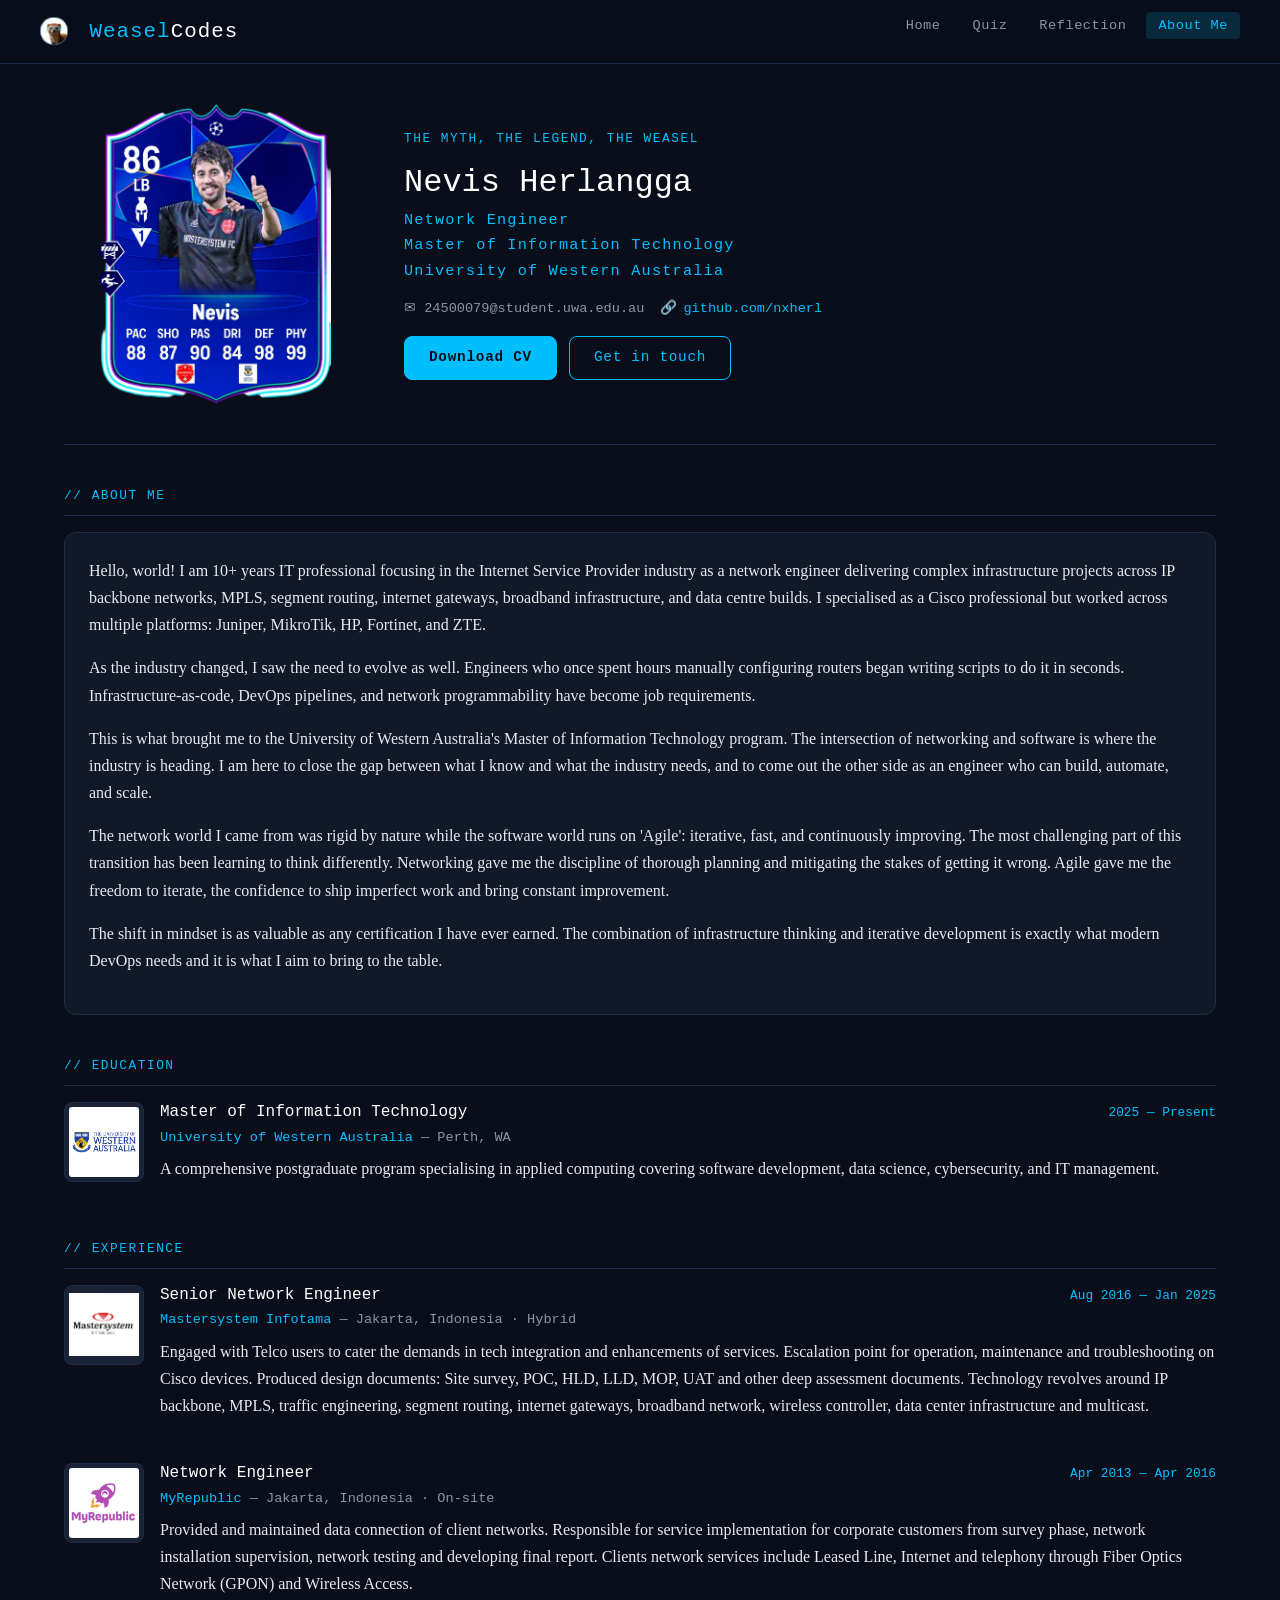
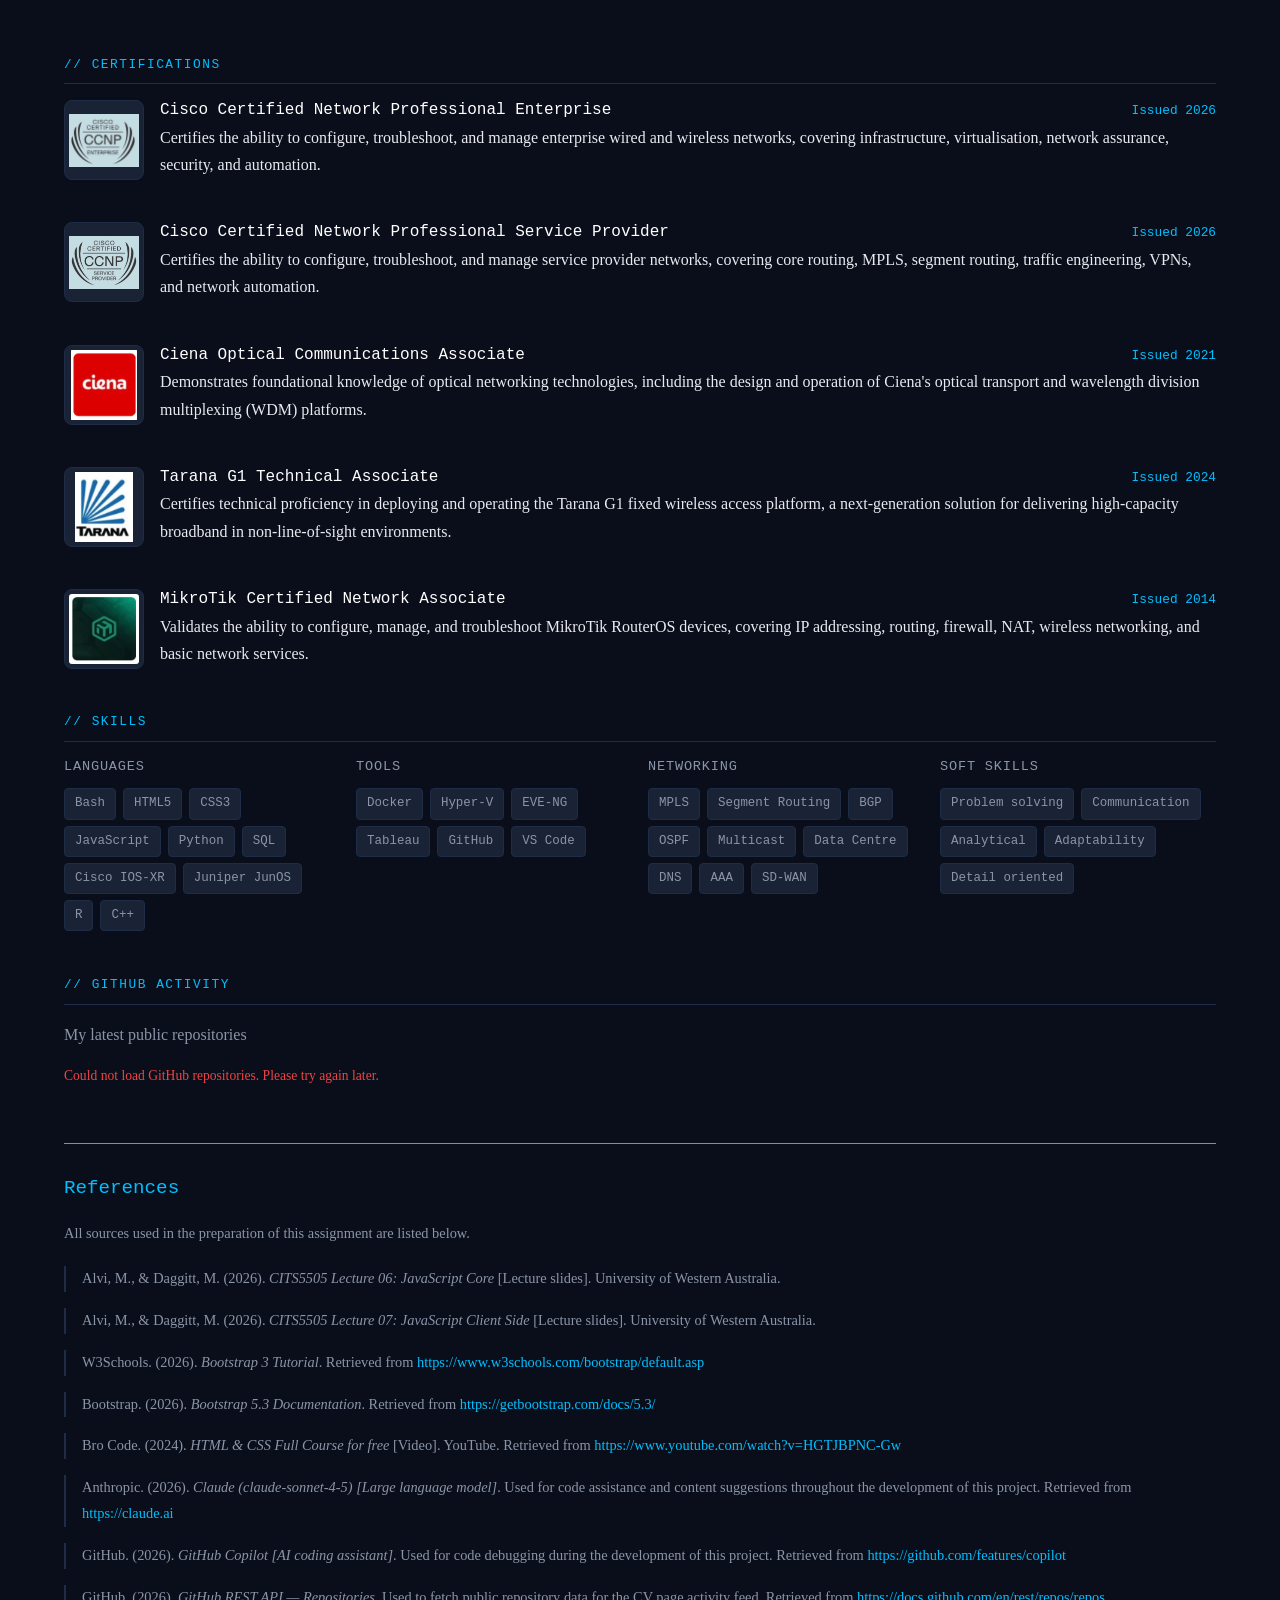
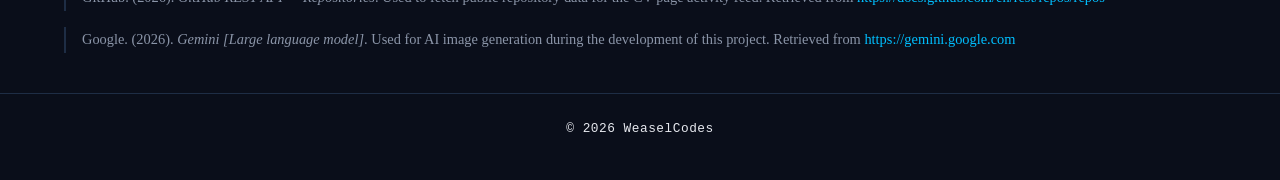
==== cv.html @ e7a04052 "summary text edit" ====
<!doctype html>
<html lang="en">
  <head>
    <meta charset="UTF-8" />
        <link rel="icon" type="image/png" href="assets/img/weaselcodesicon.png" />

    <link rel="icon" type="image/png" href="assets/img/weaselcodesicon.png" />
    <meta name="viewport" content="width=device-width, initial-scale=1.0" />
    <title>WeaselCodes — About The Weasel</title>
    <link
      rel="stylesheet"
      href="https://cdn.jsdelivr.net/npm/bootstrap@5.3.3/dist/css/bootstrap.min.css"
    />
    <link rel="stylesheet" href="css/style.css" />
    <link rel="stylesheet" href="css/cv.css" />
  </head>
  <body>
    <nav class="navbar">
      <div class="container">
        <a href="index.html" class="nav-logo">
          <img
            src="assets/img/weaselcodesicon.png"
            alt="WeaselCodes logo"
            style="
              width: 28px;
              height: 28px;
              border-radius: 50%;
              margin-right: 8px;
              vertical-align: middle;
            "
          />
          Weasel<span>Codes</span></a>
        <ul class="nav-links">
          <li><a href="index.html">Home</a></li>
          <li><a href="quiz.html">Quiz</a></li>
          <li><a href="reflection.html">Reflection</a></li>
          <li><a href="cv.html" class="active">About Me</a></li>
        </ul>
      </div>
    </nav>
    <div class="page-wrapper">
      <div class="container">
        <header class="cv-profile">
          <img
            src="assets/img/nevis.png"
            alt="Profile photo of Nevis Herlangga"
            class="cv-photo"
          />
          <div class="cv-profile-info">
            <p class="hero-label">The Myth, the Legend, the weasel</p>
            <h1>Nevis Herlangga</h1>
            <p class="cv-title">
              Network Engineer <br>
              Master of Information Technology <br>
              University of Western Australia
            </p>
            <div class="cv-contact">
              <span>&#9993; 24500079@student.uwa.edu.au</span>

              <span
                >&#128279;
                <a href="https://github.com/nxherl" target="_blank"
                  >github.com/nxherl</a
                ></span
              >
            </div>
            <div class="cv-actions">
              <a href="assets/CV-Nevis.pdf" class="btn btn-primary"
                >Download CV</a
              >
              <a
                href="mailto:24500079@student.uwa.edu.au"
                class="btn btn-outline"
                >Get in touch</a
              >
            </div>
          </div>
        </header>

        <section class="cv-section" aria-label="About me">
          <p class="cv-section-title">// About me</p>
          <div class="card">
            <p>
              Hello, world! I am 10+ years IT professional focusing in the Internet Service
              Provider industry as a network engineer delivering complex
              infrastructure projects across IP backbone networks, MPLS, segment
              routing, internet gateways, broadband infrastructure, and data
              centre builds. I specialised as a Cisco professional but worked
              across multiple platforms: Juniper, MikroTik, HP, Fortinet, and
              ZTE.
            </p>
            <p>
              As the industry changed, I saw the need to evolve as well.
              Engineers who once spent hours manually configuring routers began
              writing scripts to do it in seconds. Infrastructure-as-code,
              DevOps pipelines, and network programmability have become job
              requirements.
            </p>
            <p>
              This is what brought me to the University of Western Australia's 
              Master of Information Technology program. The intersection of
              networking and software is where the industry is heading. I am
              here to close the gap between what I know and what the industry
              needs, and to come out the other side as an engineer who can
              build, automate, and scale.
            </p>
            <p>
              The network world I came from was rigid by nature while the software
              world runs on 'Agile': iterative, fast, and continuously improving.
              The most challenging part of this transition has been learning to think
              differently. Networking gave me the discipline of thorough planning
              and mitigating the stakes of getting it wrong. Agile gave me
              the freedom to iterate, the confidence to ship imperfect work and
              bring constant improvement.
            </p>
            <p>
              The shift in mindset is as valuable as any certification I have
              ever earned. The combination of infrastructure thinking and
              iterative development is exactly what modern DevOps needs and it is what I aim to bring to the table.

            </p>
          </div>
        </section>

        <section class="cv-section" aria-label="Education">
          <p class="cv-section-title">// Education</p>
          <div class="cv-item">
            <a href="https://www.uwa.edu.au/" target="_blank" rel="noopener noreferrer">
              <img src="assets/img/uwa.png" alt="UWA logo" class="cv-item-logo" />
            </a>
            <div class="cv-item-body">
              <div class="cv-item-header">
                <h3 class="cv-item-title">Master of Information Technology</h3>
                <span class="cv-item-date">2025 — Present</span>
              </div>
              <p class="cv-item-org">
                <a href="https://www.uwa.edu.au/" target="_blank" rel="noopener noreferrer">
                  University of Western Australia
                </a>
                &mdash; Perth, WA
              </p>
              <p>
                A comprehensive postgraduate program specialising in applied
                computing covering software development, data science,
                cybersecurity, and IT management.
              </p>
            </div>
          </div>
        </section>

        <section class="cv-section" aria-label="Experience">
          <p class="cv-section-title">// Experience</p>
          <div class="cv-item">
            <a href="https://www.mastersystem.co.id/" target="_blank" rel="noopener noreferrer">
              <img
                src="assets/img/msi.jpg"
                alt="Mastersystem logo"
                class="cv-item-logo"
              />
            </a>
            <div class="cv-item-body">
              <div class="cv-item-header">
                <h3 class="cv-item-title">Senior Network Engineer</h3>
                <span class="cv-item-date">Aug 2016 — Jan 2025</span>
              </div>
              <p class="cv-item-org">
                <a href="https://www.mastersystem.co.id/" target="_blank" rel="noopener noreferrer">
                  Mastersystem Infotama
                </a>
                &mdash; Jakarta, Indonesia &middot; Hybrid
              </p>
              <p>
                Engaged with Telco users to cater the demands in tech
                integration and enhancements of services. Escalation point for
                operation, maintenance and troubleshooting on Cisco devices.
                Produced design documents: Site survey, POC, HLD, LLD, MOP, UAT
                and other deep assessment documents. Technology revolves around
                IP backbone, MPLS, traffic engineering, segment routing,
                internet gateways, broadband network, wireless controller, data
                center infrastructure and multicast.
              </p>
            </div>
          </div>
          <div class="cv-item">
            <a href="https://www.myrepublic.co.id/" target="_blank" rel="noopener noreferrer">
              <img
                src="assets/img/myrep.jpg"
                alt="MyRepublic logo"
                class="cv-item-logo"
              />
            </a>
            <div class="cv-item-body">
              <div class="cv-item-header">
                <h3 class="cv-item-title">Network Engineer</h3>
                <span class="cv-item-date">Apr 2013 — Apr 2016</span>
              </div>
              <p class="cv-item-org">
                <a href="https://www.myrepublic.co.id/" target="_blank" rel="noopener noreferrer">
                  MyRepublic
                </a>
                &mdash; Jakarta, Indonesia &middot; On-site
              </p>
              <p>
                Provided and maintained data connection of client networks.
                Responsible for service implementation for corporate customers
                from survey phase, network installation supervision, network
                testing and developing final report. Clients network services
                include Leased Line, Internet and telephony through Fiber Optics
                Network (GPON) and Wireless Access.
              </p>
            </div>
          </div>

        </section>

        <section class="cv-section" aria-label="Certifications">
          <p class="cv-section-title">// Certifications</p>
          <div class="cv-item">
            <img
              src="assets/img/ccnpe.jpg"
              alt="Cisco logo"
              class="cv-item-logo"
            />
            <div class="cv-item-body">
              <div class="cv-item-header">
                <h3 class="cv-item-title">
                  Cisco Certified Network Professional Enterprise
                </h3>
                <span class="cv-item-date">Issued 2026</span>
              </div>

              <p>
                Certifies the ability to configure, troubleshoot, and manage
                enterprise wired and wireless networks, covering infrastructure,
                virtualisation, network assurance, security, and automation.
              </p>
            </div>
          </div>
          <div class="cv-item">
            <img
              src="assets/img/ccnpsp.jpg"
              alt="Cisco logo"
              class="cv-item-logo"
            />
            <div class="cv-item-body">
              <div class="cv-item-header">
                <h3 class="cv-item-title">
                  Cisco Certified Network Professional Service Provider
                </h3>
                <span class="cv-item-date">Issued 2026</span>
              </div>

              <p>
                Certifies the ability to configure, troubleshoot, and manage
                service provider networks, covering core routing, MPLS, segment
                routing, traffic engineering, VPNs, and network automation.
              </p>
            </div>
          </div>
          <div class="cv-item">
            <img
              src="assets/img/ciena.jpg"
              alt="Ciena logo"
              class="cv-item-logo"
            />
            <div class="cv-item-body">
              <div class="cv-item-header">
                <h3 class="cv-item-title">
                  Ciena Optical Communications Associate
                </h3>
                <span class="cv-item-date">Issued 2021</span>
              </div>
              <p>
                Demonstrates foundational knowledge of optical networking
                technologies, including the design and operation of Ciena's
                optical transport and wavelength division multiplexing (WDM)
                platforms.
              </p>
            </div>
          </div>
       <div class="cv-item">
    <img src="assets/img/tarana.jpg" alt="Tarana logo" class="cv-item-logo" />
    <div class="cv-item-body">
      <div class="cv-item-header">
        <h3 class="cv-item-title">Tarana G1 Technical Associate</h3>
        <span class="cv-item-date">Issued 2024</span>
      </div>
      <p>
        Certifies technical proficiency in deploying and operating the Tarana G1
        fixed wireless access platform, a next-generation solution for delivering
        high-capacity broadband in non-line-of-sight environments.
      </p>
    </div>
  </div>

  <div class="cv-item">
    <img src="assets/img/mikrotik.jpg" alt="Mikrotik logo" class="cv-item-logo" />
    <div class="cv-item-body">
      <div class="cv-item-header">
        <h3 class="cv-item-title">MikroTik Certified Network Associate</h3>
        <span class="cv-item-date">Issued 2014</span>
      </div>
      <p>
        Validates the ability to configure, manage, and troubleshoot MikroTik
        RouterOS devices, covering IP addressing, routing, firewall, NAT,
        wireless networking, and basic network services.
      </p>
    </div>
  </div>

        <section class="cv-section" aria-label="Skills">
          <p class="cv-section-title">// Skills</p>
          <div class="skills-grid">
            <div class="skill-category">
              <h4>Languages</h4>
              <span class="skill-tag">Bash</span>
              <span class="skill-tag">HTML5</span>
              <span class="skill-tag">CSS3</span>
              <span class="skill-tag">JavaScript</span>
              <span class="skill-tag">Python</span>
              <span class="skill-tag">SQL</span>
              <span class="skill-tag">Cisco IOS-XR</span>
              <span class="skill-tag">Juniper JunOS</span>
              <span class="skill-tag">R</span>
              <span class="skill-tag">C++</span>
            </div>
            <div class="skill-category">
              <h4>Tools</h4>
              <span class="skill-tag">Docker</span>
              <span class="skill-tag">Hyper-V</span>
              <span class="skill-tag">EVE-NG</span>
              <span class="skill-tag">Tableau</span>
              <span class="skill-tag">GitHub</span>
              <span class="skill-tag">VS Code</span>
            </div>
            <div class="skill-category">
              <h4>Networking</h4>
              <span class="skill-tag">MPLS</span>
              <span class="skill-tag">Segment Routing</span>
              <span class="skill-tag">BGP</span>
              <span class="skill-tag">OSPF</span>
              <span class="skill-tag">Multicast</span>
              <span class="skill-tag">Data Centre</span>
              <span class="skill-tag">DNS</span>
              <span class="skill-tag">AAA</span>
              <span class="skill-tag">SD-WAN</span>
            </div>
            <div class="skill-category">
              <h4>Soft Skills</h4>
              <span class="skill-tag">Problem solving</span>
              <span class="skill-tag">Communication</span>
              <span class="skill-tag">Analytical</span>
              <span class="skill-tag">Adaptability</span>
              <span class="skill-tag">Detail oriented</span>
            </div>
          </div>
        </section>

        <!-- ===== GITHUB ACTIVITY FEED ===== -->
        <section class="cv-section" aria-label="GitHub activity">
          <p class="cv-section-title">// GitHub activity</p>
          <p style="color: var(--text-secondary); margin-bottom: 16px">
            My latest public repositories
          </p>
          <div
            id="github-loading"
            style="
              color: var(--text-secondary);
              font-family: var(--font-heading);
              font-size: 0.85rem;
            "
          >
            Loading repositories...
          </div>
          <div
            id="github-error"
            style="display: none; color: var(--danger); font-size: 0.85rem"
          >
            Could not load GitHub repositories. Please try again later.
          </div>
          <div id="github-repos"></div>
        </section>

        <!-- ===== REFERENCES ===== -->
        <section class="references-section" aria-label="References">
          <h2>References</h2>
          <p
            style="
              color: var(--text-secondary);
              font-size: 0.9rem;
              margin-bottom: 20px;
            "
          >
            All sources used in the preparation of this assignment are listed below.
          </p>
          <div class="reference-item">
            Alvi, M., &amp; Daggitt, M. (2026).
            <em>CITS5505 Lecture 06: JavaScript Core</em> [Lecture slides].
            University of Western Australia.
          </div>
          <div class="reference-item">
            Alvi, M., &amp; Daggitt, M. (2026).
            <em>CITS5505 Lecture 07: JavaScript Client Side</em> [Lecture
            slides]. University of Western Australia.
          </div>
          <div class="reference-item">
            W3Schools. (2026). <em>Bootstrap 3 Tutorial</em>. Retrieved from
            <a
              href="https://www.w3schools.com/bootstrap/default.asp"
              target="_blank"
              >https://www.w3schools.com/bootstrap/default.asp</a
            >
          </div>
          <div class="reference-item">
            Bootstrap. (2026). <em>Bootstrap 5.3 Documentation</em>. Retrieved
            from
            <a href="https://getbootstrap.com/docs/5.3/" target="_blank"
              >https://getbootstrap.com/docs/5.3/</a
            >
          </div>
          <div class="reference-item">
            Bro Code. (2024).
            <em>HTML &amp; CSS Full Course for free</em> [Video]. YouTube.
            Retrieved from
            <a
              href="https://www.youtube.com/watch?v=HGTJBPNC-Gw"
              target="_blank"
              >https://www.youtube.com/watch?v=HGTJBPNC-Gw</a
            >
          </div>
          <div class="reference-item">
            Anthropic. (2026).
            <em>Claude (claude-sonnet-4-5) [Large language model]</em>. Used for
            code assistance and content suggestions throughout the development
            of this project. Retrieved from
            <a href="https://claude.ai" target="_blank">https://claude.ai</a>
          </div>
          <div class="reference-item">
            GitHub. (2026). <em>GitHub Copilot [AI coding assistant]</em>. Used
            for code debugging during the development of this project. Retrieved
            from
            <a href="https://github.com/features/copilot" target="_blank"
              >https://github.com/features/copilot</a
            >
          </div>
          <div class="reference-item">
            GitHub. (2026). <em>GitHub REST API — Repositories</em>. Used to
            fetch public repository data for the CV page activity feed.
            Retrieved from
            <a
              href="https://docs.github.com/en/rest/repos/repos"
              target="_blank"
              >https://docs.github.com/en/rest/repos/repos</a
            >
          </div>
          <div class="reference-item">
  Google. (2026). <em>Gemini [Large language model]</em>.
  Used for AI image generation during the development of this project.
  Retrieved from <a href="https://gemini.google.com" target="_blank">https://gemini.google.com</a>
</div>
        </section>
      </div>
      <!-- end .container -->
    </div>
    <!-- end .page-wrapper -->

    <footer class="footer">
      <div class="container">
        <p>&copy; 2026 WeaselCodes</p>
      </div>
    </footer>

    <script src="https://cdn.jsdelivr.net/npm/bootstrap@5.3.3/dist/js/bootstrap.bundle.min.js"></script>

    <script>
      /* ============================================================
       GitHub Activity Feed
       AJAX request to GitHub public API to fetch latest repos
       for user nxherl and render them as cards on the page.
       ============================================================ */
      function loadGitHubRepos() {
        /* GitHub API endpoint — sorted by most recently updated */
        const apiUrl =
          "https://api.github.com/users/nxherl/repos?sort=updated&per_page=6";

        /* Create XMLHttpRequest object — this is how we make an AJAX call */
        const xhr = new XMLHttpRequest();

        /* Open a GET request to the API URL */
        xhr.open("GET", apiUrl);

        /* Tell GitHub we want JSON back */
        xhr.setRequestHeader("Accept", "application/vnd.github.v3+json");

        /* Function that runs when the request completes */
        xhr.onload = function () {
          /* Hide the loading spinner */
          document.getElementById("github-loading").style.display = "none";

          if (xhr.status === 200) {
            /* Parse the JSON string into a JavaScript array */
            const repos = JSON.parse(xhr.responseText);
            const container = document.getElementById("github-repos");

            /* Loop through each repo and create a card */
            repos.forEach(function (repo) {
              const card = document.createElement("div");
              card.className = "github-repo-card";
              card.innerHTML =
                '<div class="github-repo-header">' +
                '<a href="' +
                repo.html_url +
                '" target="_blank" class="github-repo-name">' +
                repo.name +
                "</a>" +
                '<span class="github-repo-language">' +
                (repo.language || "N/A") +
                "</span>" +
                "</div>" +
                '<p class="github-repo-desc">' +
                (repo.description || "No description provided.") +
                "</p>" +
                '<div class="github-repo-meta">' +
                "<span>&#9733; " +
                repo.stargazers_count +
                "</span>" +
                "<span>Updated: " +
                new Date(repo.updated_at).toLocaleDateString() +
                "</span>" +
                "</div>";
              container.appendChild(card);
            });
          } else {
            /* Show error if API returned a non-200 status */
            document.getElementById("github-error").style.display = "block";
          }
        };

        /* Function that runs if the network request fails entirely */
        xhr.onerror = function () {
          document.getElementById("github-loading").style.display = "none";
          document.getElementById("github-error").style.display = "block";
        };

        /* Fire the request */
        xhr.send();
      }

      /* Call the function when the page loads */
      loadGitHubRepos();
    </script>
  </body>
</html>
---- css/style.css ----
/* ---------- CSS Custom Properties (Design Tokens) ---------- */
:root {
  --bg-primary:    #0a0e1a;   /* darkest background */
  --bg-secondary:  #111827;   /* card / panel background */
  --bg-tertiary:   #1a2235;   /* subtle surface */
  --accent:        #00BFFF;   /* cyan accent */
  --accent-dim:    #0099cc;   /* darker cyan for hover states */
  --accent-glow:   rgba(0, 191, 255, 0.15); /* glow effect */
  --text-primary:  #e8eaf0;   /* main text */
  --text-secondary:#8b95a8;   /* muted text */
  --text-heading:  #ffffff;   /* headings */
  --border:        #1e2d45;   /* subtle border */
  --border-accent: #00BFFF;   /* accent border */
  --code-bg:       #0d1525;   /* code block background */
  --success:       #22c55e;
  --warning:       #f59e0b;
  --danger:        #ef4444;
  --font-heading:  'Courier New', 'Lucida Console', monospace;
  --font-body:     Georgia, 'Times New Roman', serif;
  --font-mono:     'Courier New', Courier, monospace;
  --radius-sm:     4px;
  --radius-md:     8px;
  --radius-lg:     12px;
  --transition:    0.2s ease;
  --nav-height:    64px;
}

/* ---------- Reset & Base ---------- */
*, *::before, *::after {
  box-sizing: border-box;
  margin: 0;
  padding: 0;
}

html {
  scroll-behavior: smooth;
}

body {
  background-color: var(--bg-primary);
  color: var(--text-primary);
  font-family: var(--font-body);
  font-size: 16px;
  line-height: 1.7;
  min-height: 100vh;
}

/* ---------- Typography ---------- */
h1, h2, h3, h4 {
  font-family: var(--font-heading);
  color: var(--text-heading);
  line-height: 1.3;
}

h1 { font-size: 2rem; margin-bottom: 0.75rem; }
h2 { font-size: 1.5rem; margin-bottom: 0.6rem; }
h3 { font-size: 1.2rem; margin-bottom: 0.5rem; }

p {
  margin-bottom: 1rem;
  color: var(--text-primary);
}

a {
  color: var(--accent);
  text-decoration: none;
  transition: color var(--transition);
}

a:hover {
  color: var(--accent-dim);
  text-decoration: underline;
}

/* ---------- Layout Containers ---------- */
.container {
  max-width: 1200px;
  margin: 0 auto;
  padding: 0 24px;
}

.page-wrapper {
  padding-top: var(--nav-height);
  min-height: 100vh;
}

.section {
  padding: 48px 0;
}

/* ---------- Navigation Bar ---------- */
.navbar {
  position: fixed;
  top: 0;
  left: 0;
  right: 0;
  height: var(--nav-height);
  background-color: rgba(10, 14, 26, 0.95);
  border-bottom: 1px solid var(--border);
  z-index: 1000;
  display: flex;
  align-items: center;
}

.navbar .container {
  display: flex;
  align-items: center;
  gap: 32px;
  width: 100%;
  max-width: 100%;
  padding: 0 40px;
}

.nav-logo {
  font-family: var(--font-heading);
  font-size: 1.3rem;
  color: var(--accent);
  text-decoration: none;
  letter-spacing: 0.05em;
  margin-right: auto;
}

.nav-logo:hover {
  color: var(--accent);
  text-decoration: none;
}

.nav-logo span {
  color: var(--text-heading);
}

.nav-links {
  display: flex;
  gap: 8px;
  list-style: none;
}

.nav-links a {
  color: var(--text-secondary);
  font-family: var(--font-heading);
  font-size: 0.85rem;
  letter-spacing: 0.04em;
  padding: 6px 12px;
  border-radius: var(--radius-sm);
  transition: color var(--transition), background var(--transition);
  text-decoration: none;
}

.nav-links a:hover {
  color: var(--text-heading);
  background: var(--bg-tertiary);
  text-decoration: none;
}

.nav-links a.active {
  color: var(--accent);
  background: var(--accent-glow);
}

/* ---------- Buttons ---------- */
.btn {
  display: inline-block;
  font-family: var(--font-heading);
  font-size: 0.9rem;
  letter-spacing: 0.05em;
  padding: 10px 24px;
  border-radius: var(--radius-md);
  border: 1px solid var(--border);
  cursor: pointer;
  transition: all var(--transition);
  text-decoration: none;
  text-align: center;
}

.btn-primary {
  background: var(--accent);
  color: #0a0e1a;
  border-color: var(--accent);
  font-weight: 700;
}

.btn-primary:hover {
  background: var(--accent-dim);
  border-color: var(--accent-dim);
  color: #0a0e1a;
  text-decoration: none;
}

.btn-outline {
  background: transparent;
  color: var(--accent);
  border-color: var(--accent);
}

.btn-outline:hover {
  background: var(--accent-glow);
  color: var(--accent);
  text-decoration: none;
}

/* ---------- Cards ---------- */
.card {
  background: var(--bg-secondary);
  border: 1px solid var(--border);
  border-radius: var(--radius-lg);
  padding: 24px;
}

.card-accent {
  border-color: var(--accent);
}

/* ---------- Code Blocks ---------- */
pre, code {
  font-family: var(--font-mono);
  font-size: 0.88rem;
}

pre {
  background: var(--code-bg);
  border: 1px solid var(--border);
  border-left: 3px solid var(--accent);
  border-radius: var(--radius-md);
  padding: 20px;
  overflow-x: auto;
  margin: 1rem 0;
  line-height: 1.6;
  color: #c9d1d9;
}

code {
  background: var(--code-bg);
  padding: 2px 6px;
  border-radius: var(--radius-sm);
  color: var(--accent);
}

pre code {
  background: none;
  padding: 0;
  color: inherit;
}

/* Syntax highlight colours (applied via spans in HTML) */
.kw  { color: #ff79c6; } /* keywords: function, const, let  */
.str { color: #f1fa8c; } /* strings */
.num { color: #bd93f9; } /* numbers */
.cmt { color: #6272a4; } /* comments */
.tag { color: #ff79c6; } /* HTML tags */
.atr { color: #50fa7b; } /* HTML attributes */
.val { color: #f1fa8c; } /* attribute values */
.sel { color: #50fa7b; } /* CSS selectors */
.prop{ color: #8be9fd; } /* CSS properties */

/* ---------- Tab System (Tutorial page) ---------- */
.tab-buttons {
  display: flex;
  gap: 16px;
  margin-bottom: 32px;
  flex-wrap: wrap;
}

.tab-btn {
    border: 1px solid var(--bg-primary);
  flex: 1;
  min-width: 140px;
  padding: 20px 16px;
  background: var(--bg-secondary);
  border: 1px solid var(--border);
  border-radius: var(--radius-md);
  color: var(--text-secondary);
  font-family: var(--font-heading);
  font-size: 1rem;
  letter-spacing: 0.05em;
  cursor: pointer;
  transition: all var(--transition);
  text-align: center;
  outline: none;
}

.tab-btn:hover {
  border-color: var(--accent);
  color: var(--text-heading);
  background: var(--bg-tertiary);
}

.tab-btn.active {
  border-color: var(--accent);
  color: var(--accent);
  background: var(--accent-glow);
}

.tab-btn .tab-icon {
  display: block;
  font-size: 1.6rem;
  margin-bottom: 6px;
}

.tab-btn .tab-label {
  display: block;
  font-size: 1.1rem;
  font-weight: 700;
}

.tab-btn .tab-sub {
  display: block;
  font-size: 0.75rem;
  margin-top: 4px;
  opacity: 0.7;
}

/* Tab content panels */
.tab-panel {
  display: none;
}

.tab-panel.active {
  display: block;
}

/* ---------- Page Hero ---------- */
.hero {
  padding: 56px 0 40px;
  border-bottom: 1px solid var(--border);
  margin-bottom: 48px;
}

.hero-label {
  font-family: var(--font-heading);
  font-size: 0.8rem;
  letter-spacing: 0.12em;
  color: var(--accent);
  text-transform: uppercase;
  margin-bottom: 12px;
}

.hero h1 {
  font-size: 2.4rem;
  color: var(--text-heading);
  margin-bottom: 12px;
}

.hero p {
  font-size: 1.05rem;
  color: var(--text-secondary);
  max-width: 600px;
}

/* ---------- Quiz CTA (bottom of tutorial) ---------- */
.quiz-cta {
  margin-top: 56px;
  padding: 36px;
  background: var(--bg-secondary);
  border: 1px solid var(--accent);
  border-radius: var(--radius-lg);
  text-align: center;
}

.quiz-cta h2 {
  color: var(--text-heading);
  margin-bottom: 8px;
}

.quiz-cta p {
  color: var(--text-secondary);
  margin-bottom: 20px;
}

/* ---------- Footer ---------- */
.footer {
  border-top: 1px solid var(--border);
  padding: 24px 0;
  text-align: center;
  color: var(--text-secondary);
  font-family: var(--font-heading);
  font-size: 0.8rem;
  letter-spacing: 0.04em;
}

/* ---------- Utility Classes ---------- */
.text-accent   { color: var(--accent); }
.text-muted    { color: var(--text-secondary); }
.text-center   { text-align: center; }
.mt-1 { margin-top: 0.5rem; }
.mt-2 { margin-top: 1rem; }
.mt-3 { margin-top: 1.5rem; }
.mt-4 { margin-top: 2rem; }
.mb-1 { margin-bottom: 0.5rem; }
.mb-2 { margin-bottom: 1rem; }
.mb-3 { margin-bottom: 1.5rem; }
.mb-4 { margin-bottom: 2rem; }

/* ---------- Responsive ---------- */
@media (max-width: 600px) {
  .hero h1 { font-size: 1.8rem; }
  .tab-buttons { flex-direction: column; }
  .tab-btn { min-width: unset; }
  .navbar .container { gap: 16px; }
  .nav-links a { font-size: 0.78rem; padding: 6px 8px; }
}
---- css/cv.css ----
/* ============================================================
   cv.css — Styles specific to cv.html only
   Linked in cv.html alongside the shared style.css
   ============================================================ */

/* ---------- Profile header ---------- */
.cv-profile {
  display: flex;
  align-items: center;
  gap: 40px;
  padding: 40px 0;
  border-bottom: 1px solid var(--border);
  margin-bottom: 40px;
  flex-wrap: wrap;
}

.cv-photo {
  width: 300px;
  height: 300px;
  object-fit: contain;
  flex-shrink: 0;
}

.cv-profile-info h1 {
  font-size: 2rem;
  margin-bottom: 4px;
}

.cv-profile-info .cv-title {
  color: var(--accent);
  font-family: var(--font-heading);
  font-size: 0.95rem;
  letter-spacing: 0.08em;
  margin-bottom: 12px;
}

.cv-contact {
  display: flex;
  flex-wrap: wrap;
  gap: 16px;
  font-size: 0.85rem;
  color: var(--text-secondary);
  font-family: var(--font-heading);
}

.cv-contact span {
  display: flex;
  align-items: center;
  gap: 6px;
}

.cv-actions {
  display: flex;
  gap: 12px;
  flex-wrap: wrap;
  margin-top: 16px;
}

/* ---------- Section titles ---------- */
.cv-section {
  margin-bottom: 40px;
}

.cv-section-title {
  font-family: var(--font-heading);
  font-size: 0.8rem;
  letter-spacing: 0.12em;
  color: var(--accent);
  text-transform: uppercase;
  margin-bottom: 16px;
  padding-bottom: 8px;
  border-bottom: 1px solid var(--border);
}

/* ---------- CV items — LinkedIn style ---------- */
.cv-item {
  display: flex;
  gap: 16px;
  margin-bottom: 28px;
  align-items: flex-start;
}

.cv-item-logo {
  width: 80px;
  height: 80px;
  object-fit: contain;
  border-radius: 8px;
  border: 1px solid var(--border);
  background: var(--bg-tertiary);
  flex-shrink: 0;
  padding: 4px;
}

.cv-item-body {
  flex: 1;
  min-width: 0;
}

.cv-item-header {
  display: flex;
  justify-content: space-between;
  align-items: flex-start;
  flex-wrap: wrap;
  gap: 8px;
  margin-bottom: 2px;
}

.cv-item-title {
  font-family: var(--font-heading);
  font-size: 1rem;
  color: var(--text-heading);
  margin: 0;
}

.cv-item-date {
  font-family: var(--font-heading);
  font-size: 0.8rem;
  color: var(--accent);
  white-space: nowrap;
}

.cv-item-org {
  color: var(--text-secondary);
  font-size: 0.85rem;
  margin-bottom: 6px;
  font-family: var(--font-heading);
}

/* ---------- Skills grid ---------- */
.skills-grid {
  display: grid;
  grid-template-columns: repeat(auto-fit, minmax(200px, 1fr));
  gap: 16px;
}

.skill-category h4 {
  font-family: var(--font-heading);
  font-size: 0.85rem;
  color: var(--text-secondary);
  margin-bottom: 10px;
  text-transform: uppercase;
  letter-spacing: 0.06em;
}

.skill-tag {
  display: inline-block;
  background: var(--bg-tertiary);
  border: 1px solid var(--border);
  border-radius: 4px;
  padding: 4px 10px;
  font-family: var(--font-heading);
  font-size: 0.78rem;
  color: var(--text-secondary);
  margin: 3px 3px 3px 0;
  transition: all 0.2s ease;
  cursor: default;
}

.skill-tag:hover {
  border-color: var(--accent);
  color: var(--accent);
}

/* ---------- GitHub repo cards ---------- */
.github-repo-card {
  background: var(--bg-secondary);
  border: 1px solid var(--border);
  border-radius: var(--radius-lg);
  padding: 16px 20px;
  margin-bottom: 12px;
  transition: border-color var(--transition);
}

.github-repo-card:hover {
  border-color: var(--accent);
}

.github-repo-header {
  display: flex;
  justify-content: space-between;
  align-items: center;
  margin-bottom: 6px;
  flex-wrap: wrap;
  gap: 8px;
}

.github-repo-name {
  font-family: var(--font-heading);
  font-size: 0.95rem;
  color: var(--accent);
  text-decoration: none;
  font-weight: 700;
}

.github-repo-name:hover {
  text-decoration: underline;
}

.github-repo-language {
  font-family: var(--font-heading);
  font-size: 0.75rem;
  color: var(--text-secondary);
  background: var(--bg-tertiary);
  border: 1px solid var(--border);
  border-radius: 4px;
  padding: 2px 8px;
}

.github-repo-desc {
  font-size: 0.88rem;
  color: var(--text-secondary);
  margin-bottom: 10px;
  line-height: 1.5;
}

.github-repo-meta {
  display: flex;
  gap: 16px;
  font-family: var(--font-heading);
  font-size: 0.78rem;
  color: var(--text-secondary);
}

/* ---------- References section ---------- */
.references-section {
  margin-top: 56px;
  padding-top: 32px;
  border-top: 1px solid var(--accent);
}

.references-section h2 {
  color: var(--accent);
  font-size: 1.2rem;
  margin-bottom: 20px;
}

.reference-item {
  margin-bottom: 16px;
  font-size: 0.9rem;
  color: var(--text-secondary);
  line-height: 1.8;
  padding-left: 16px;
  border-left: 2px solid var(--border);
}

/* ---------- Responsive ---------- */
@media (max-width: 600px) {
  .cv-profile { flex-direction: column; text-align: center; }
  .cv-contact { justify-content: center; }
  .cv-item-header { flex-direction: column; }
  .github-repo-header { flex-direction: column; align-items: flex-start; }
}
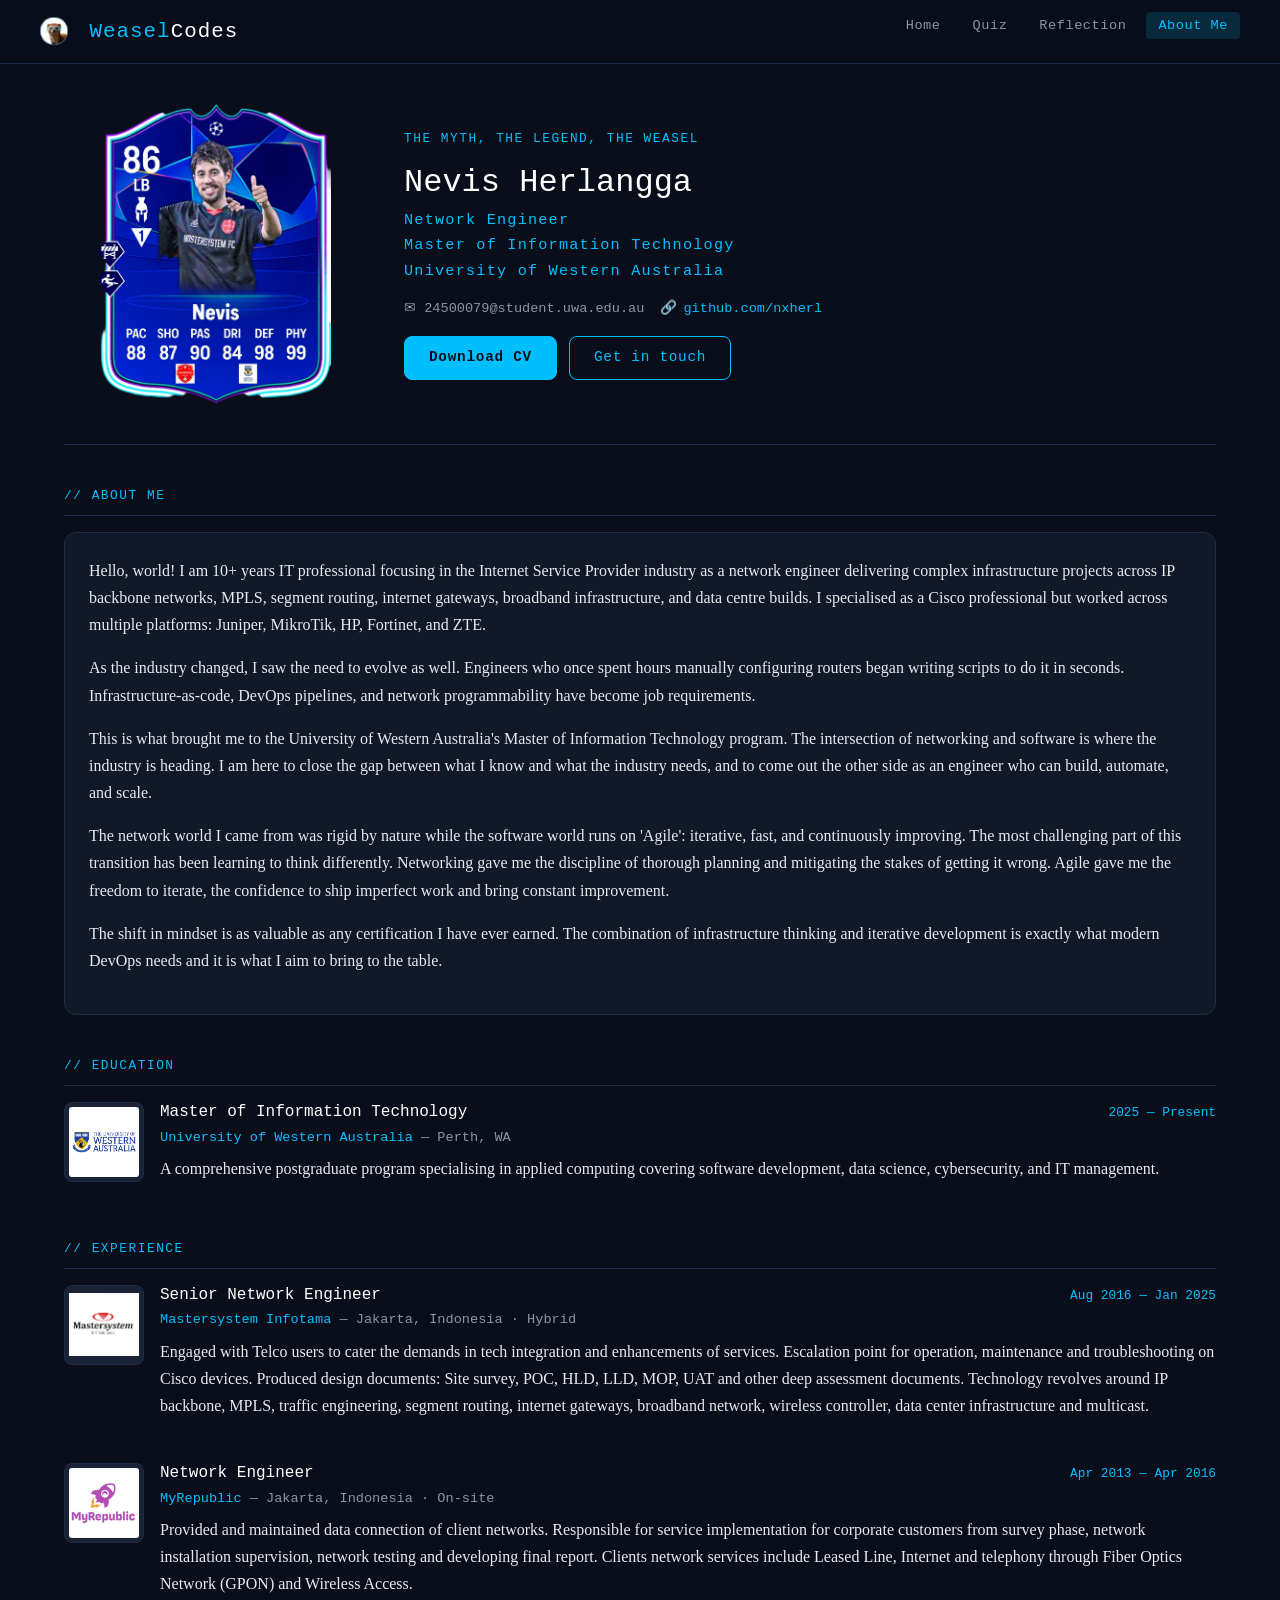
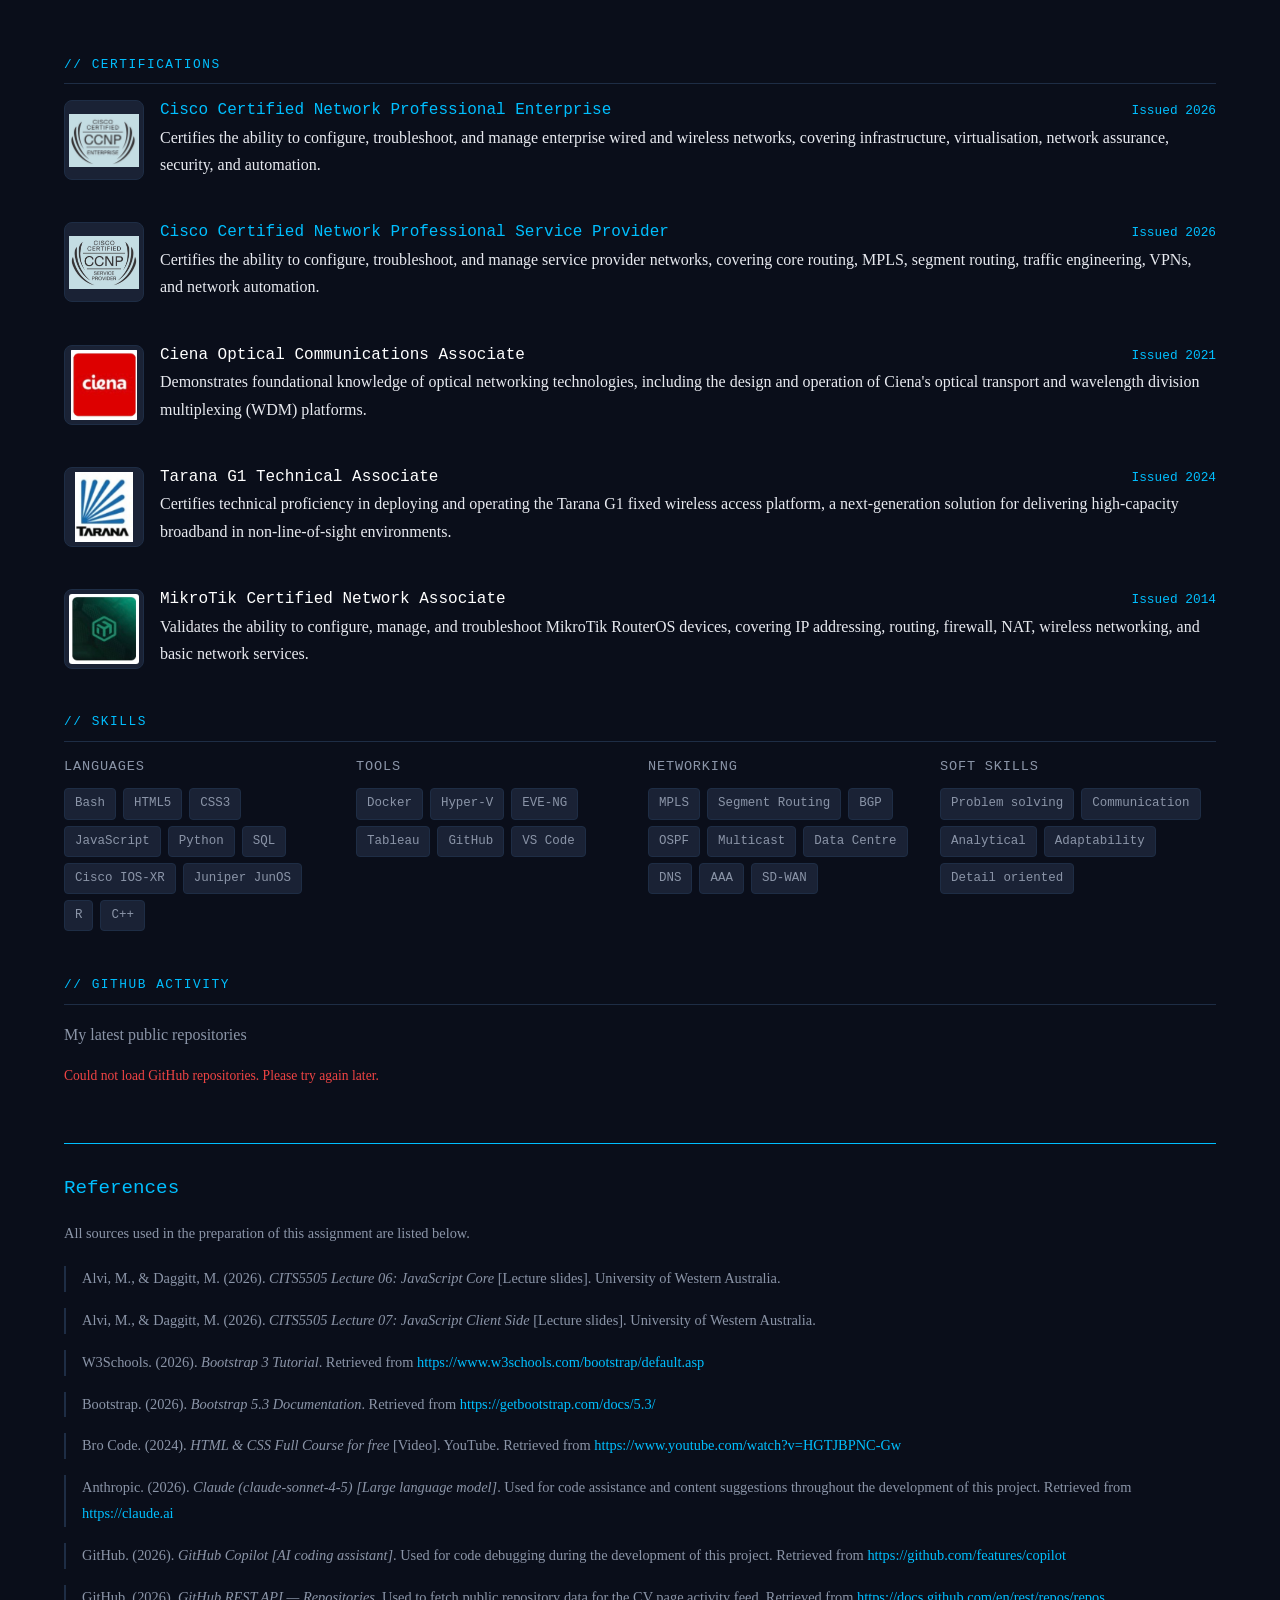
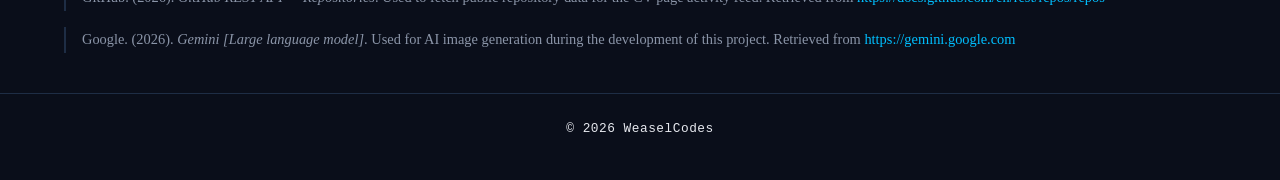
==== commit 7c06cec5: "separat javascript from inline" ====
--- a/cv.html
+++ b/cv.html
@@ -224,7 +224,7 @@
             <div class="cv-item-body">
               <div class="cv-item-header">
                 <h3 class="cv-item-title">
-                  Cisco Certified Network Professional Enterprise
+                  <a href="assets/img/ccnpecert.jpg">Cisco Certified Network Professional Enterprise</a>
                 </h3>
                 <span class="cv-item-date">Issued 2026</span>
               </div>
@@ -245,7 +245,7 @@
             <div class="cv-item-body">
               <div class="cv-item-header">
                 <h3 class="cv-item-title">
-                  Cisco Certified Network Professional Service Provider
+                  <a href="assets/img/ccnpspcert.jpg">Cisco Certified Network Professional Service Provider</a>
                 </h3>
                 <span class="cv-item-date">Issued 2026</span>
               </div>
--- a/css/style.css
+++ b/css/style.css
@@ -391,10 +391,94 @@
 .mb-4 { margin-bottom: 2rem; }
 
 /* ---------- Responsive ---------- */
-@media (max-width: 600px) {
-  .hero h1 { font-size: 1.8rem; }
-  .tab-buttons { flex-direction: column; }
-  .tab-btn { min-width: unset; }
-  .navbar .container { gap: 16px; }
-  .nav-links a { font-size: 0.78rem; padding: 6px 8px; }
-}
+@media (max-width: 768px) {
+
+  /* Navbar — keep on one row, shrink elements */
+  .navbar {
+    height: auto;
+    min-height: var(--nav-height);
+    padding: 8px 0;
+  }
+
+  .navbar .container {
+    flex-wrap: wrap;
+    gap: 8px;
+    padding: 0 16px;
+  }
+
+  .nav-logo {
+    font-size: 1rem;
+  }
+
+  .nav-links {
+    flex-wrap: wrap;
+    gap: 4px;
+  }
+
+  .nav-links a {
+    font-size: 0.75rem;
+    padding: 5px 8px;
+  }
+
+  /* Hero — stack vertically */
+  .hero {
+    padding: 32px 0 24px;
+    margin-bottom: 32px;
+  }
+
+  .hero-layout {
+    flex-direction: column !important;
+    align-items: flex-start !important;
+    gap: 24px !important;
+  }
+
+  /* Reduce letter spacing to prevent vertical breaking */
+  .hero-label {
+    font-size: 0.7rem;
+    letter-spacing: 0.04em;
+  }
+
+  .hero h1 {
+    font-size: 1.6rem;
+  }
+
+  .hero p {
+    font-size: 0.95rem;
+    max-width: 100%;
+  }
+
+  /* Hero image — full width on mobile */
+  .hero-img {
+    width: 100% !important;
+    max-width: 100% !important;
+    max-height: 240px;
+    object-fit: cover;
+    border-radius: 8px;
+  }
+
+  /* Tab buttons — stack vertically */
+  .tab-buttons {
+    flex-direction: column;
+    gap: 10px;
+  }
+
+  .tab-btn {
+    min-width: unset;
+    padding: 14px 12px;
+  }
+
+  /* Cards — reduce padding */
+  .card {
+    padding: 16px;
+  }
+
+  /* Quiz CTA */
+  .quiz-cta {
+    padding: 24px 16px;
+  }
+
+  /* Container padding */
+  .container {
+    padding: 0 16px;
+  }
+}
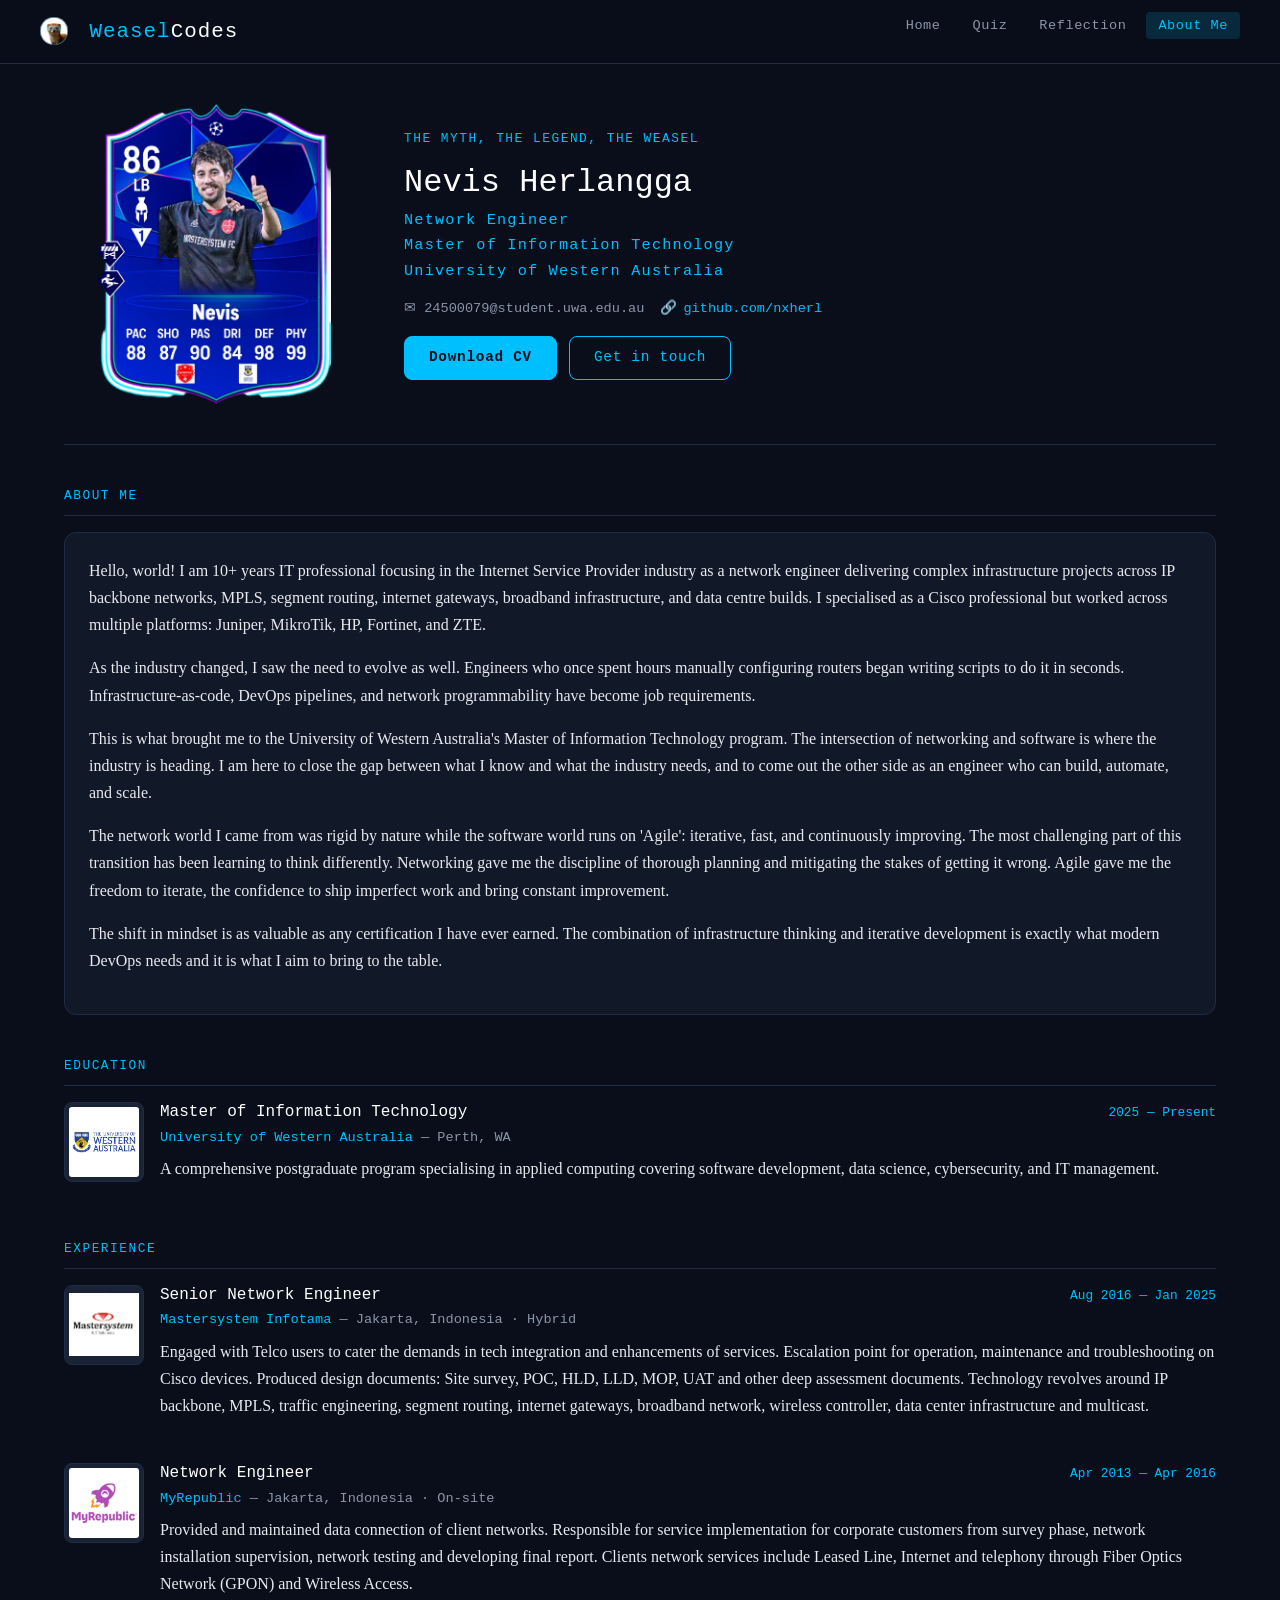
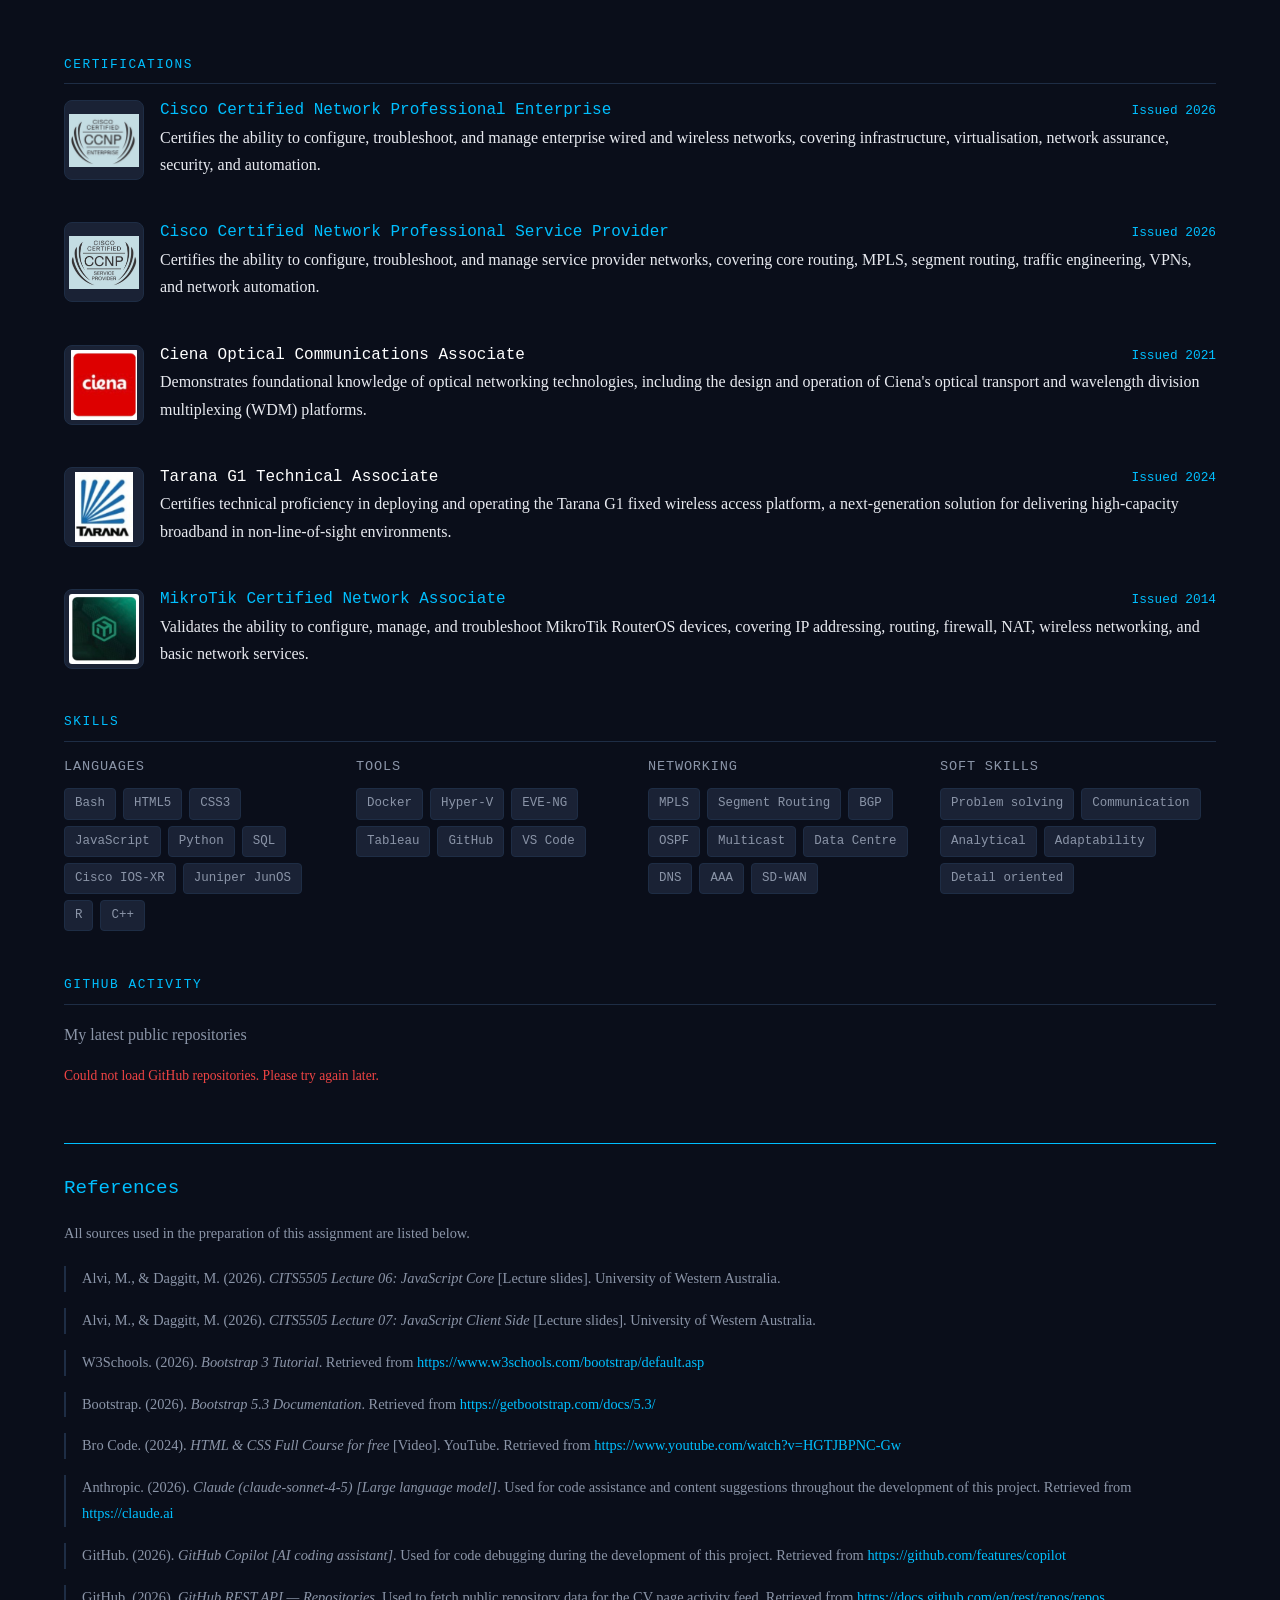
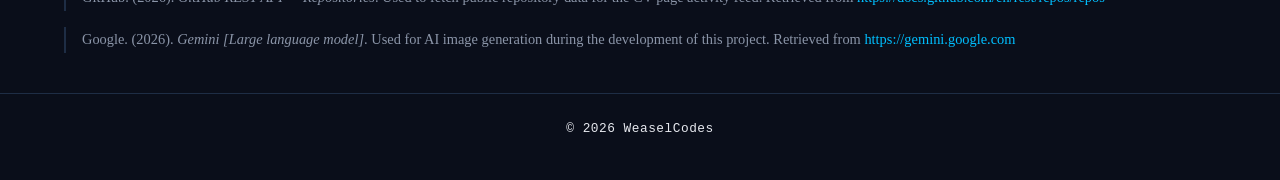
==== commit f192729f: "separate inline internal js css" ====
--- a/cv.html
+++ b/cv.html
@@ -78,7 +78,7 @@
         </header>
 
         <section class="cv-section" aria-label="About me">
-          <p class="cv-section-title">// About me</p>
+          <p class="cv-section-title">About me</p>
           <div class="card">
             <p>
               Hello, world! I am 10+ years IT professional focusing in the Internet Service
@@ -123,7 +123,7 @@
         </section>
 
         <section class="cv-section" aria-label="Education">
-          <p class="cv-section-title">// Education</p>
+          <p class="cv-section-title">Education</p>
           <div class="cv-item">
             <a href="https://www.uwa.edu.au/" target="_blank" rel="noopener noreferrer">
               <img src="assets/img/uwa.png" alt="UWA logo" class="cv-item-logo" />
@@ -149,7 +149,7 @@
         </section>
 
         <section class="cv-section" aria-label="Experience">
-          <p class="cv-section-title">// Experience</p>
+          <p class="cv-section-title">Experience</p>
           <div class="cv-item">
             <a href="https://www.mastersystem.co.id/" target="_blank" rel="noopener noreferrer">
               <img
@@ -214,7 +214,7 @@
         </section>
 
         <section class="cv-section" aria-label="Certifications">
-          <p class="cv-section-title">// Certifications</p>
+          <p class="cv-section-title">Certifications</p>
           <div class="cv-item">
             <img
               src="assets/img/ccnpe.jpg"
@@ -297,7 +297,7 @@
     <img src="assets/img/mikrotik.jpg" alt="Mikrotik logo" class="cv-item-logo" />
     <div class="cv-item-body">
       <div class="cv-item-header">
-        <h3 class="cv-item-title">MikroTik Certified Network Associate</h3>
+        <h3 class="cv-item-title"><a href="assets/img/mtcnacert.jpg">MikroTik Certified Network Associate</a></h3>
         <span class="cv-item-date">Issued 2014</span>
       </div>
       <p>
@@ -309,7 +309,7 @@
   </div>
 
         <section class="cv-section" aria-label="Skills">
-          <p class="cv-section-title">// Skills</p>
+          <p class="cv-section-title">Skills</p>
           <div class="skills-grid">
             <div class="skill-category">
               <h4>Languages</h4>
@@ -358,7 +358,7 @@
 
         <!-- ===== GITHUB ACTIVITY FEED ===== -->
         <section class="cv-section" aria-label="GitHub activity">
-          <p class="cv-section-title">// GitHub activity</p>
+          <p class="cv-section-title">GitHub activity</p>
           <p style="color: var(--text-secondary); margin-bottom: 16px">
             My latest public repositories
           </p>
--- a/css/style.css
+++ b/css/style.css
@@ -482,3 +482,250 @@
     padding: 0 16px;
   }
 }
+
+/* ---------- Tutorial Page — Extracted from inline styles ---------- */
+
+/* Navbar logo icon */
+.nav-logo-icon {
+  width: 28px;
+  height: 28px;
+  border-radius: 50%;
+  margin-right: 8px;
+  vertical-align: middle;
+}
+
+/* Hero text wrapper */
+.hero-text {
+  flex: 1;
+  min-width: 0;
+}
+
+/* Hero layout — flex row on desktop, stacks on mobile via media query */
+.hero-layout {
+  display: flex;
+  align-items: center;
+  justify-content: space-between;
+  gap: 32px;
+}
+
+/* Hero image */
+.hero-img {
+  width: 380px;
+  max-width: 40%;
+  height: auto;
+  opacity: 0.9;
+  border-radius: 12px;
+}
+
+/* Toggle output images — hidden by default, shown via JS */
+.toggle-img {
+  display: none;
+  margin-top: 16px;
+  max-width: 100%;
+  border-radius: 8px;
+  border: 1px solid var(--border);
+}
+
+/* Added by JS when image is toggled visible */
+.toggle-img-visible {
+  display: block;
+}
+
+/* Hint text below toggle buttons */
+.hint-text {
+  margin-top: 16px;
+  color: var(--text-secondary);
+}
+
+/* Note text — small muted footnote */
+.note-text {
+  color: var(--text-secondary);
+  font-size: 0.9rem;
+}
+
+/* Intro text — muted paragraph with bottom margin */
+.intro-text {
+  color: var(--text-secondary);
+  margin-bottom: 16px;
+}
+
+/* Responsive video embed wrapper */
+.video-wrapper {
+  position: relative;
+  padding-bottom: 56.25%; /* 16:9 aspect ratio */
+  height: 0;
+  overflow: hidden;
+  border-radius: 8px;
+}
+
+/* iframe inside video wrapper */
+.video-iframe {
+  position: absolute;
+  top: 0;
+  left: 0;
+  width: 100%;
+  height: 100%;
+  border-radius: 8px;
+}
+
+/* CSS demo controls row */
+.demo-controls {
+  display: flex;
+  flex-wrap: wrap;
+  gap: 16px;
+  margin: 16px 0;
+}
+
+/* Demo control labels */
+.demo-label {
+  font-size: 0.85rem;
+  color: var(--text-secondary);
+}
+
+/* Colour picker input */
+.demo-color-picker {
+  display: block;
+  margin-top: 4px;
+  width: 48px;
+  height: 32px;
+  border: none;
+  cursor: pointer;
+  background: none;
+}
+
+/* Range slider input */
+.demo-range {
+  display: block;
+  margin-top: 4px;
+  width: 160px;
+}
+
+/* CSS demo live preview box */
+.css-demo-preview {
+  background: #1a2235;
+  color: #00bfff;
+  font-size: 20px;
+  border-radius: 8px;
+  padding: 32px;
+  text-align: center;
+  border: 2px solid #00bfff;
+  font-family: var(--font-mono);
+  transition: all 0.2s ease;
+}
+
+/* Colour changer preview box (JS tab) */
+.colour-box-preview {
+  background: #1a2235;
+  border-radius: 8px;
+  padding: 40px;
+  text-align: center;
+  margin: 16px 0;
+  transition: background 0.4s ease;
+  font-family: var(--font-mono);
+  font-size: 1.1rem;
+  color: #ffffff;
+}
+
+/* Button row — flex row of buttons */
+.btn-row {
+  display: flex;
+  gap: 12px;
+  flex-wrap: wrap;
+}
+
+/* Colour code display below colour changer */
+.colour-code-display {
+  margin-top: 12px;
+  font-size: 0.85rem;
+  color: var(--text-secondary);
+}
+
+/* Accent background span */
+.accent-bg {
+  background: var(--accent);
+}
+
+/* Input wrapper — spacing around form inputs */
+.input-wrapper {
+  margin: 16px 0;
+}
+
+/* Input label */
+.input-label {
+  display: block;
+  font-size: 0.85rem;
+  color: var(--text-secondary);
+  margin-bottom: 8px;
+}
+
+/* Date input field */
+.date-input {
+  padding: 10px 14px;
+  border-radius: 8px;
+  border: 1px solid var(--border);
+  background: var(--bg-tertiary);
+  color: var(--text-primary);
+  font-family: var(--font-mono);
+  font-size: 0.95rem;
+  cursor: pointer;
+}
+
+/* Age result box */
+.age-result-box {
+  display: none;
+  margin-top: 20px;
+  padding: 20px;
+  background: var(--bg-tertiary);
+  border-radius: 8px;
+  border-left: 3px solid var(--accent);
+  font-family: var(--font-mono);
+}
+
+/* Age years result */
+.age-years-display {
+  font-size: 1.4rem;
+  color: var(--accent);
+  margin-bottom: 4px;
+}
+
+/* Age days result */
+.age-days-display {
+  font-size: 0.9rem;
+  color: var(--text-secondary);
+  margin: 0;
+}
+
+/* Age error message */
+.age-error-msg {
+  display: none;
+  margin-top: 12px;
+  color: var(--danger);
+  font-size: 0.9rem;
+}
+
+/* Demo images */
+.demo-img {
+  width: 100%;
+  max-width: 400px;
+  margin: 16px 0;
+  border-radius: 8px;
+  border: 1px solid var(--border);
+}
+
+.demo-img-wide {
+  width: 100%;
+  max-width: 600px;
+  margin: 16px auto;
+  display: block;
+  border-radius: 8px;
+  border: 1px solid var(--border);
+}
+
+.demo-img-sm {
+  width: 100%;
+  max-width: 300px;
+  margin: 16px auto;
+  display: block;
+  border-radius: 8px;
+  border: 1px solid var(--border);
+}
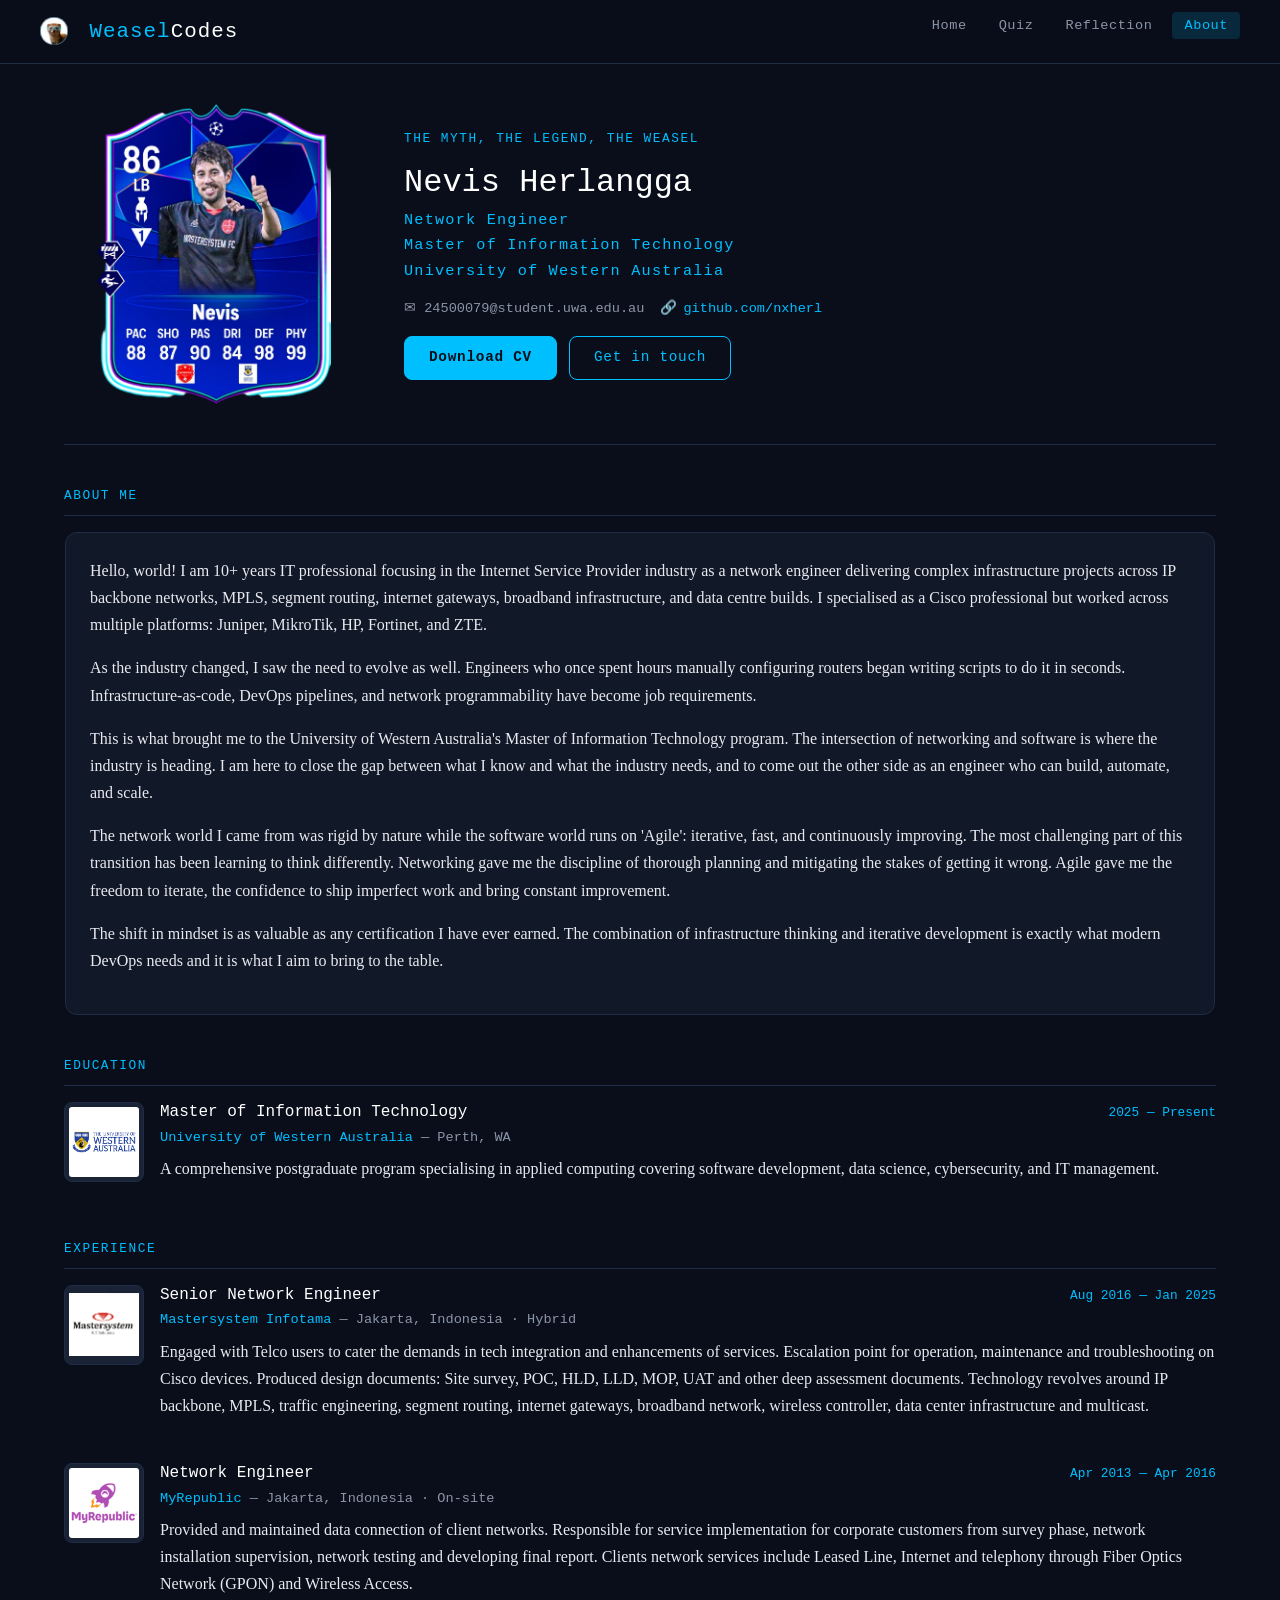
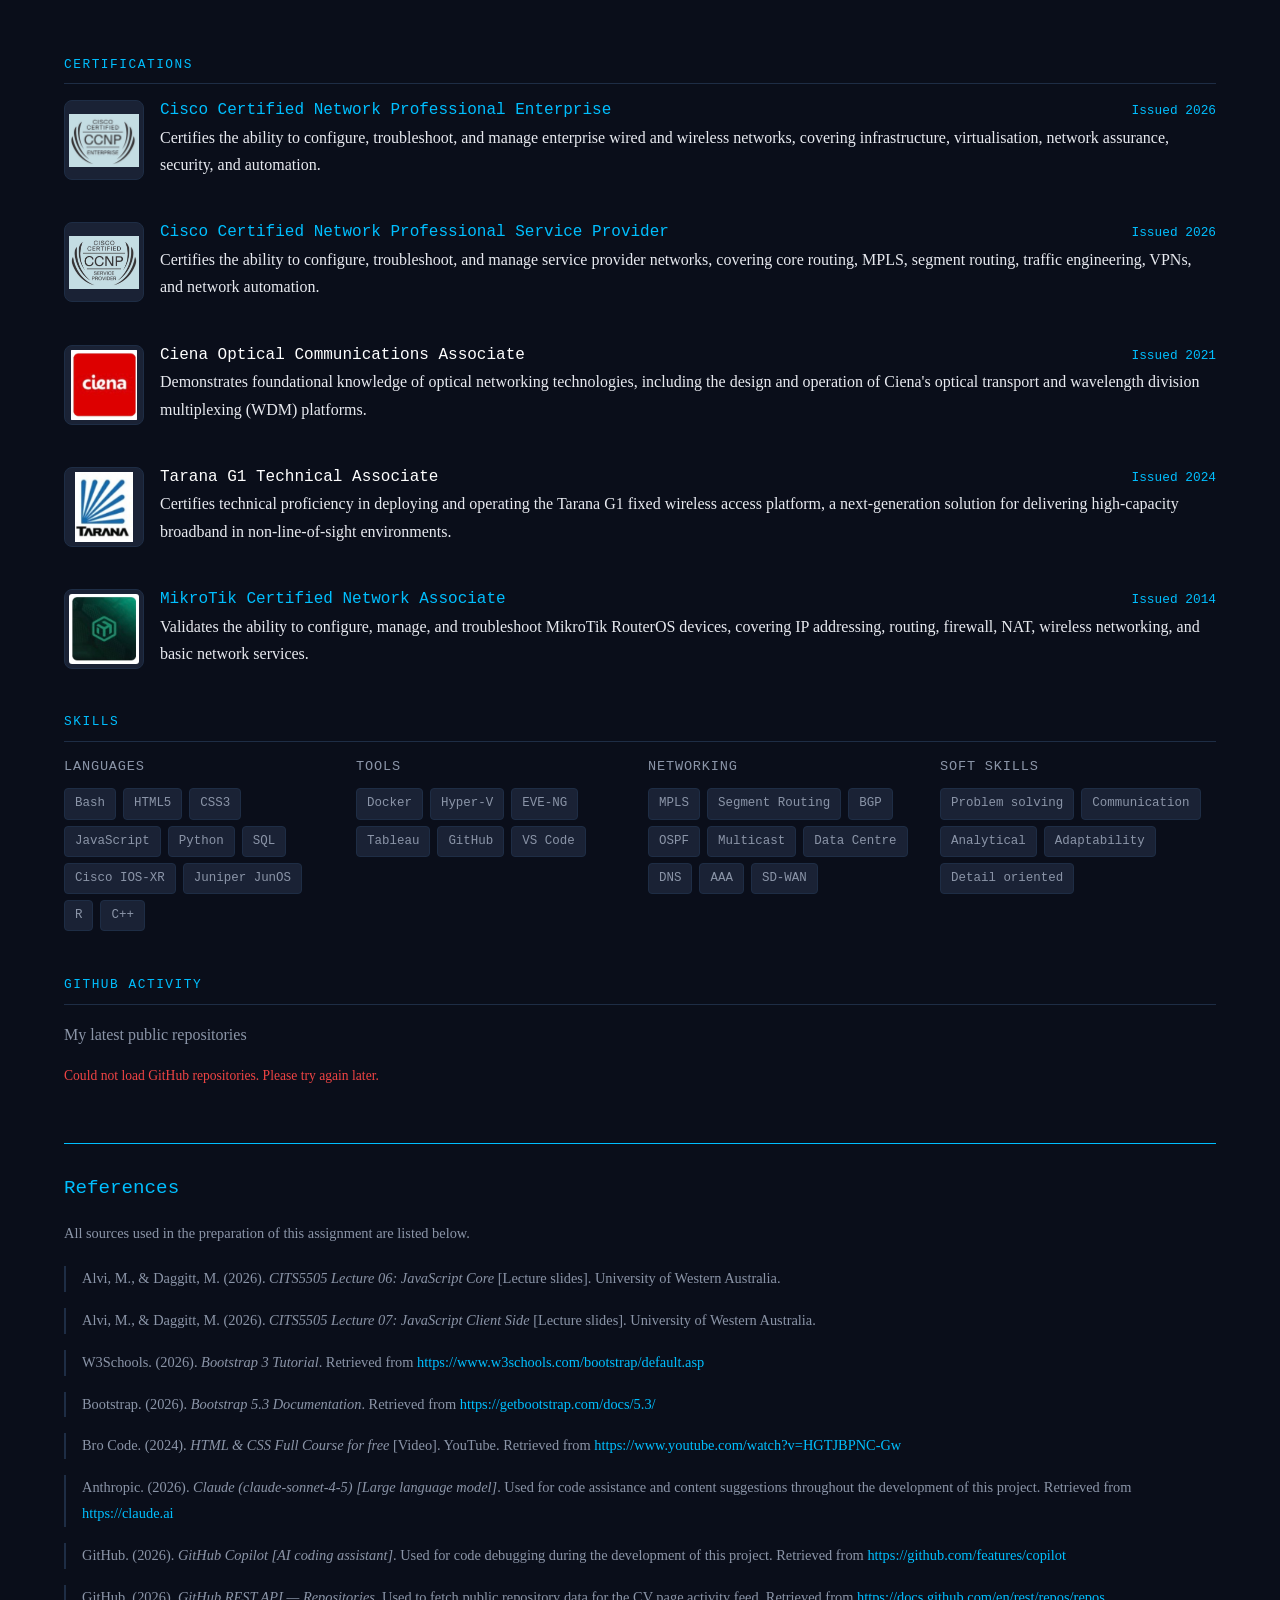
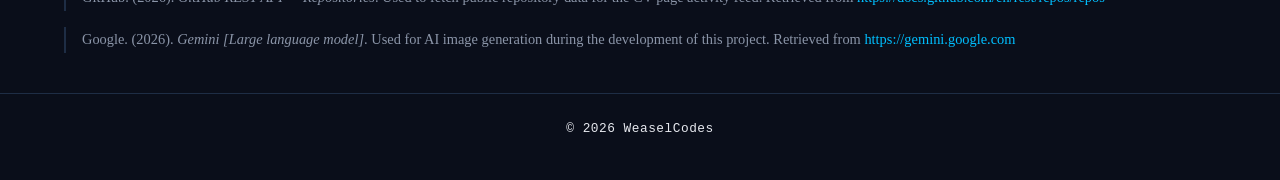
==== commit 5086bcdd: "edited nav text" ====
--- a/cv.html
+++ b/cv.html
@@ -34,7 +34,7 @@
           <li><a href="index.html">Home</a></li>
           <li><a href="quiz.html">Quiz</a></li>
           <li><a href="reflection.html">Reflection</a></li>
-          <li><a href="cv.html" class="active">About Me</a></li>
+          <li><a href="cv.html" class="active">About</a></li>
         </ul>
       </div>
     </nav>
--- a/css/style.css
+++ b/css/style.css
@@ -204,6 +204,8 @@
   border: 1px solid var(--border);
   border-radius: var(--radius-lg);
   padding: 24px;
+  max-width: 1150px;   
+  margin: 0 auto;    
 }
 
 .card-accent {
@@ -347,13 +349,22 @@
 }
 
 /* ---------- Quiz CTA (bottom of tutorial) ---------- */
+
 .quiz-cta {
   margin-top: 56px;
-  padding: 36px;
+  margin-left: auto;   /* Centers the card */
+  margin-right: auto;  /* Centers the card */
+  max-width: 1150px;    /* Matches the visual width of the video section */
+  padding: 36px 24px;
   background: var(--bg-secondary);
   border: 1px solid var(--accent);
   border-radius: var(--radius-lg);
   text-align: center;
+}
+
+.quiz-cta .btn {
+  display: inline-block;
+  width: auto;
 }
 
 .quiz-cta h2 {
@@ -728,4 +739,5 @@
   display: block;
   border-radius: 8px;
   border: 1px solid var(--border);
-}+}
+
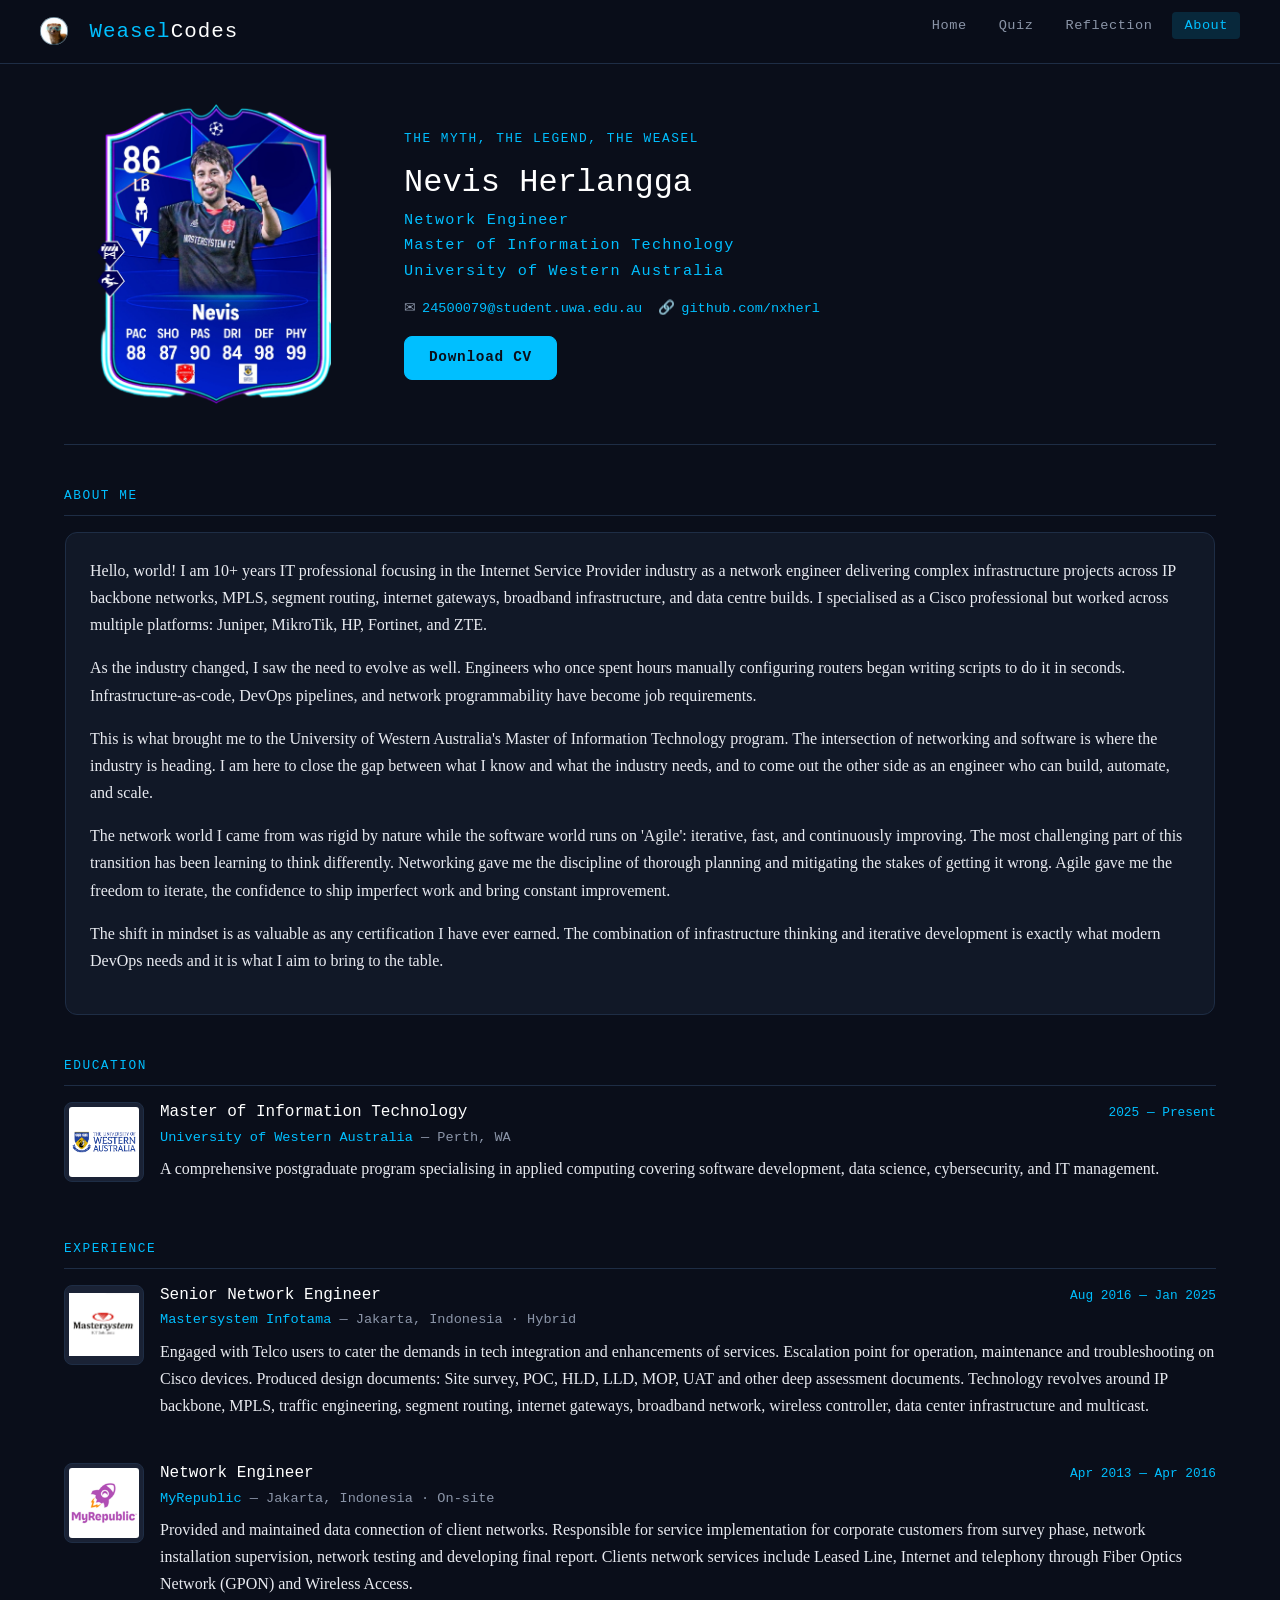
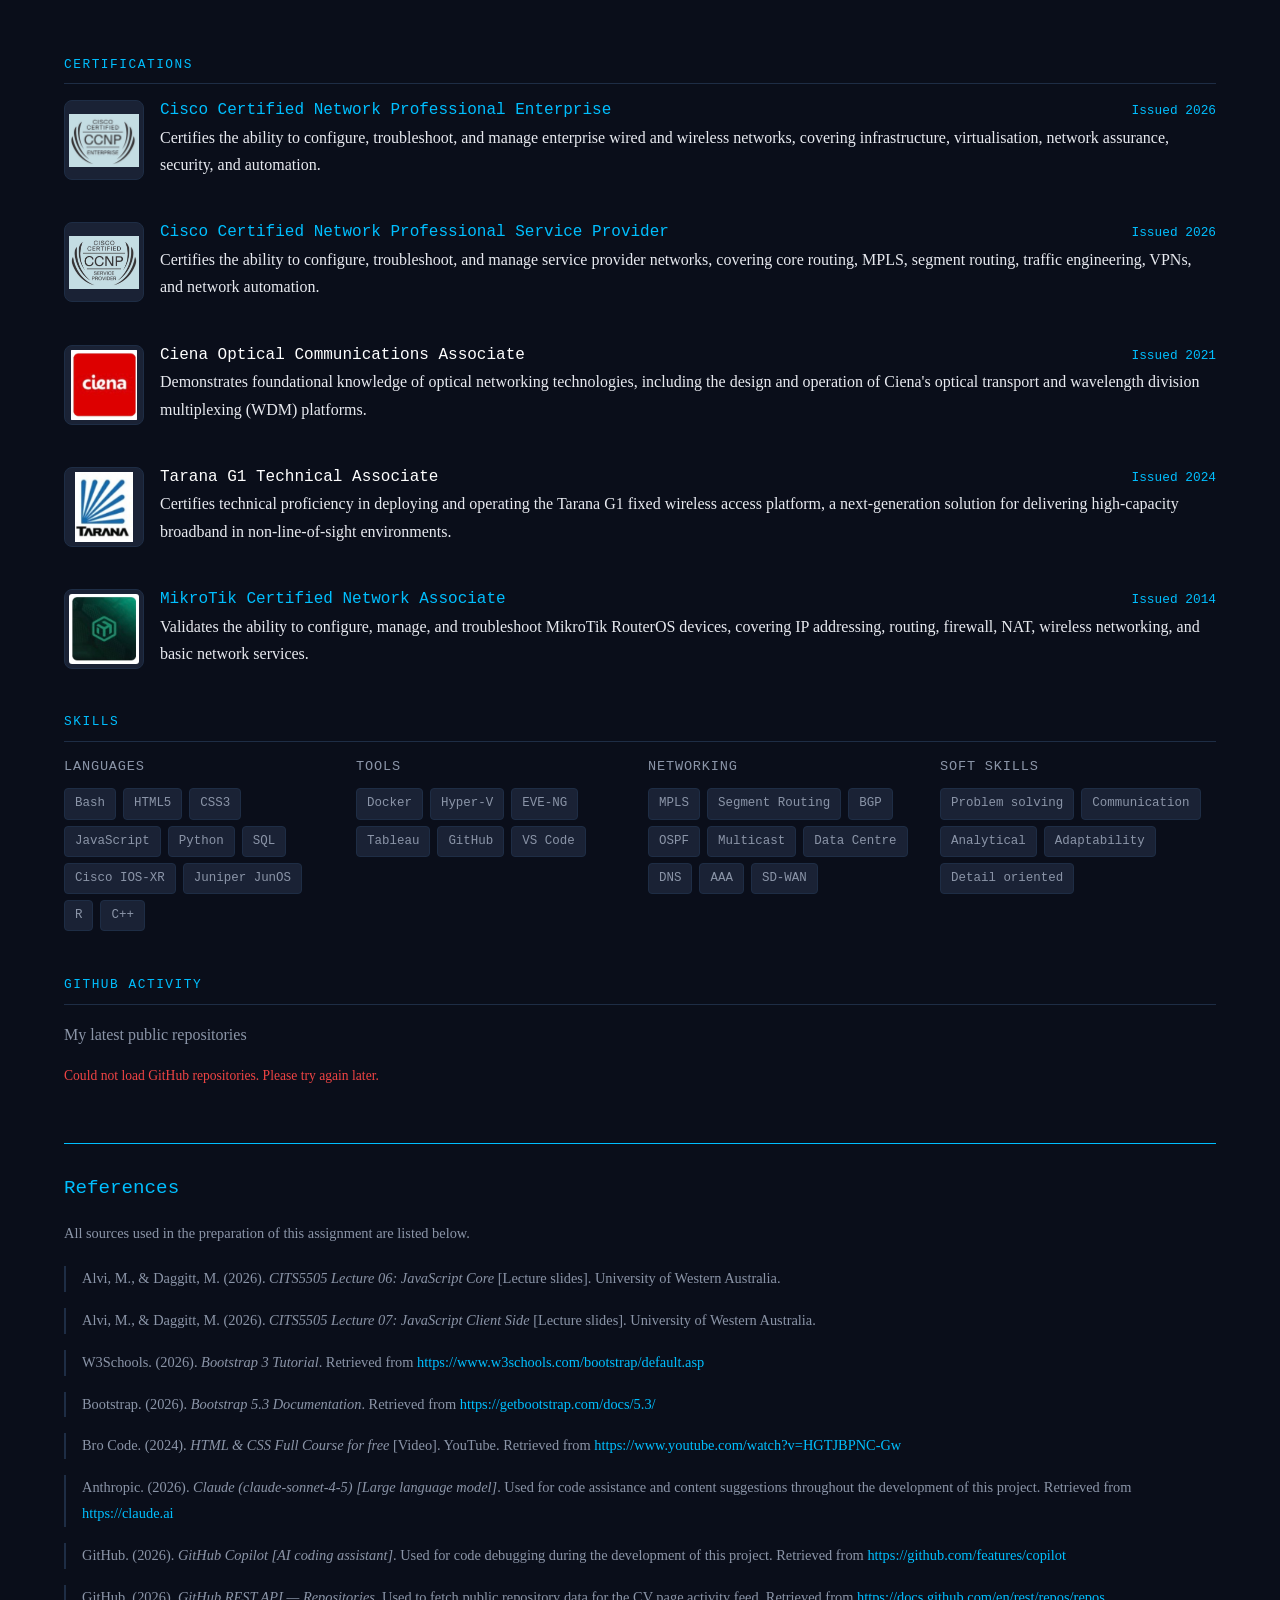
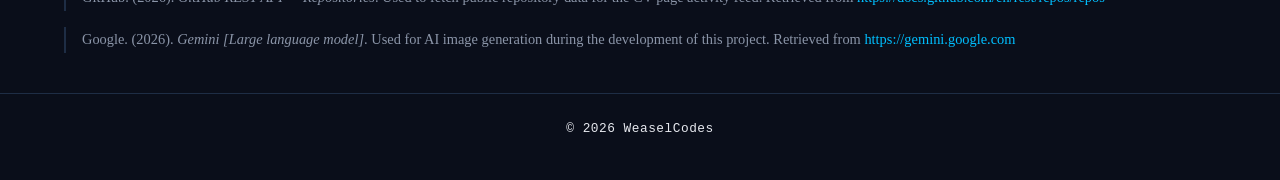
==== commit 1bdd0475: "fix few tex" ====
--- a/cv.html
+++ b/cv.html
@@ -55,7 +55,10 @@
               University of Western Australia
             </p>
             <div class="cv-contact">
-              <span>&#9993; 24500079@student.uwa.edu.au</span>
+              <span>&#9993; 
+                <a
+                href="mailto:24500079@student.uwa.edu.au"
+                >24500079@student.uwa.edu.au</a></span>
 
               <span
                 >&#128279;
@@ -67,11 +70,6 @@
             <div class="cv-actions">
               <a href="assets/CV-Nevis.pdf" class="btn btn-primary"
                 >Download CV</a
-              >
-              <a
-                href="mailto:24500079@student.uwa.edu.au"
-                class="btn btn-outline"
-                >Get in touch</a
               >
             </div>
           </div>
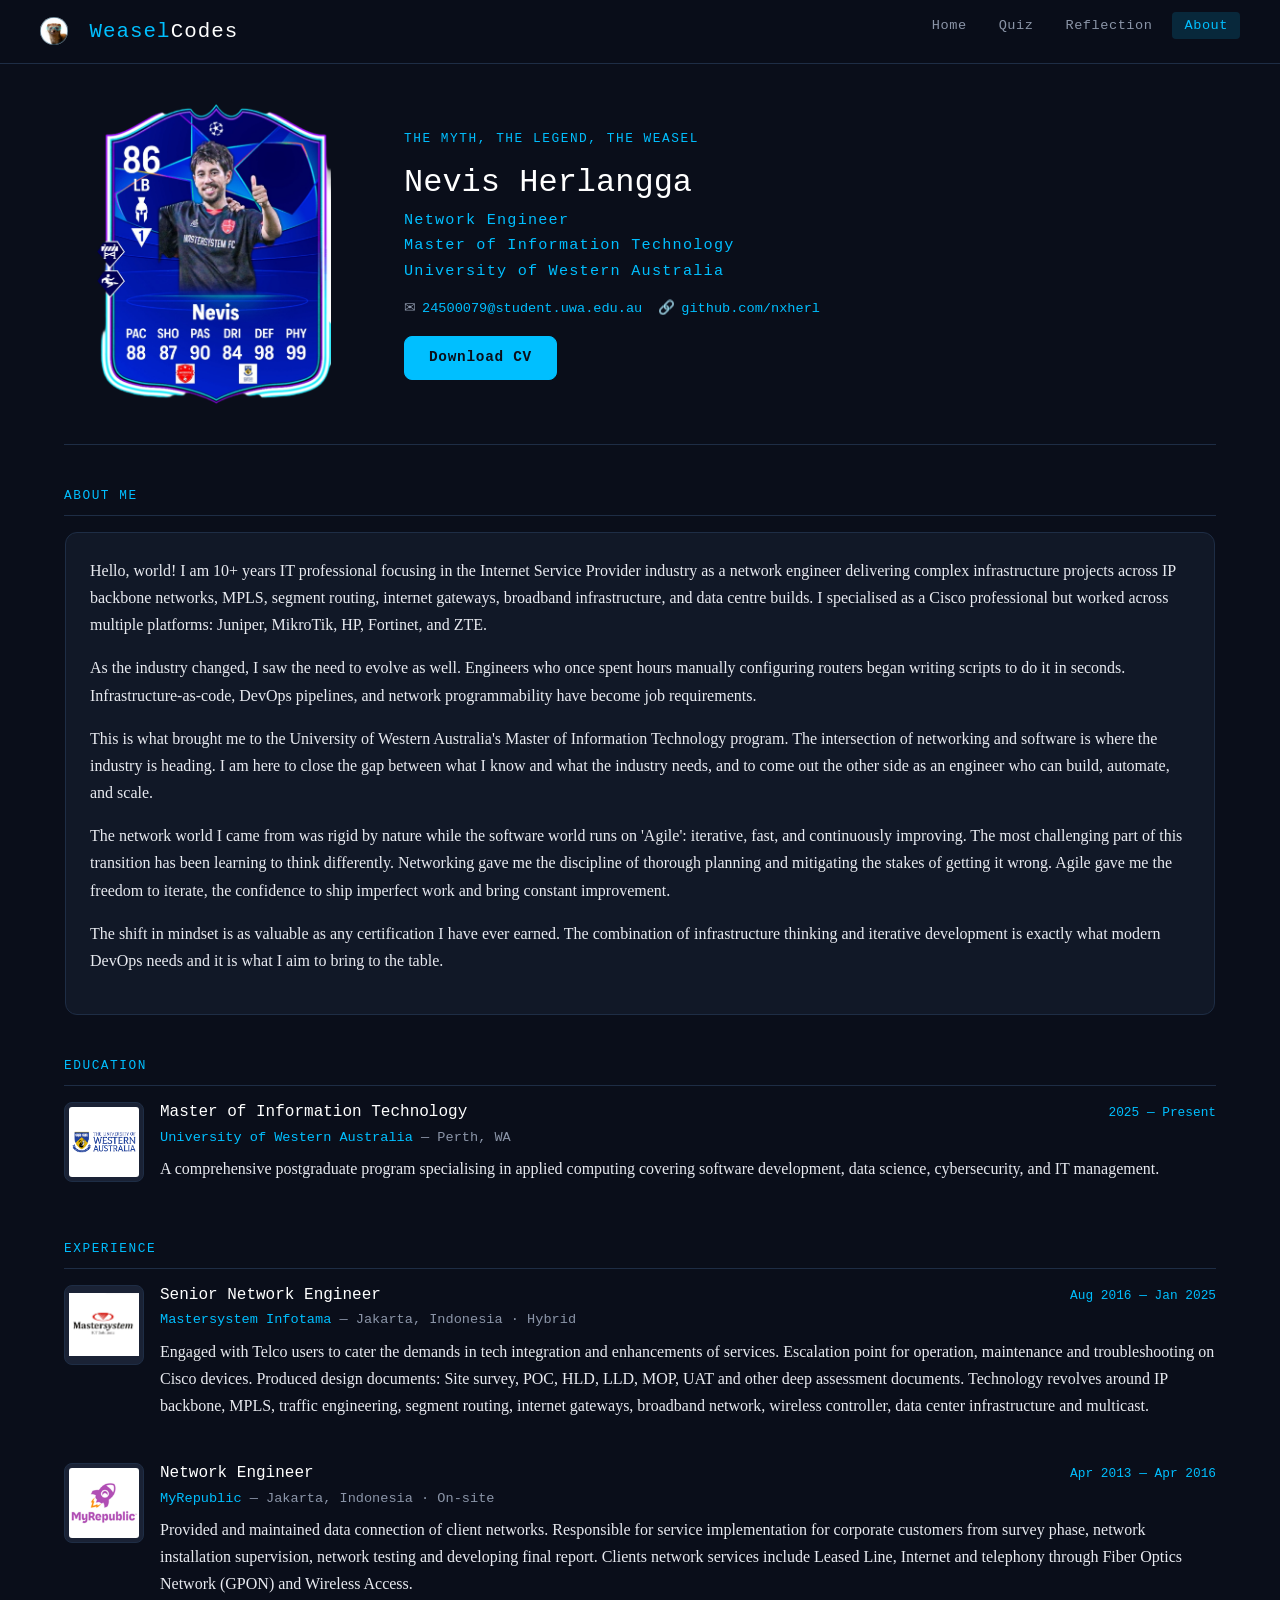
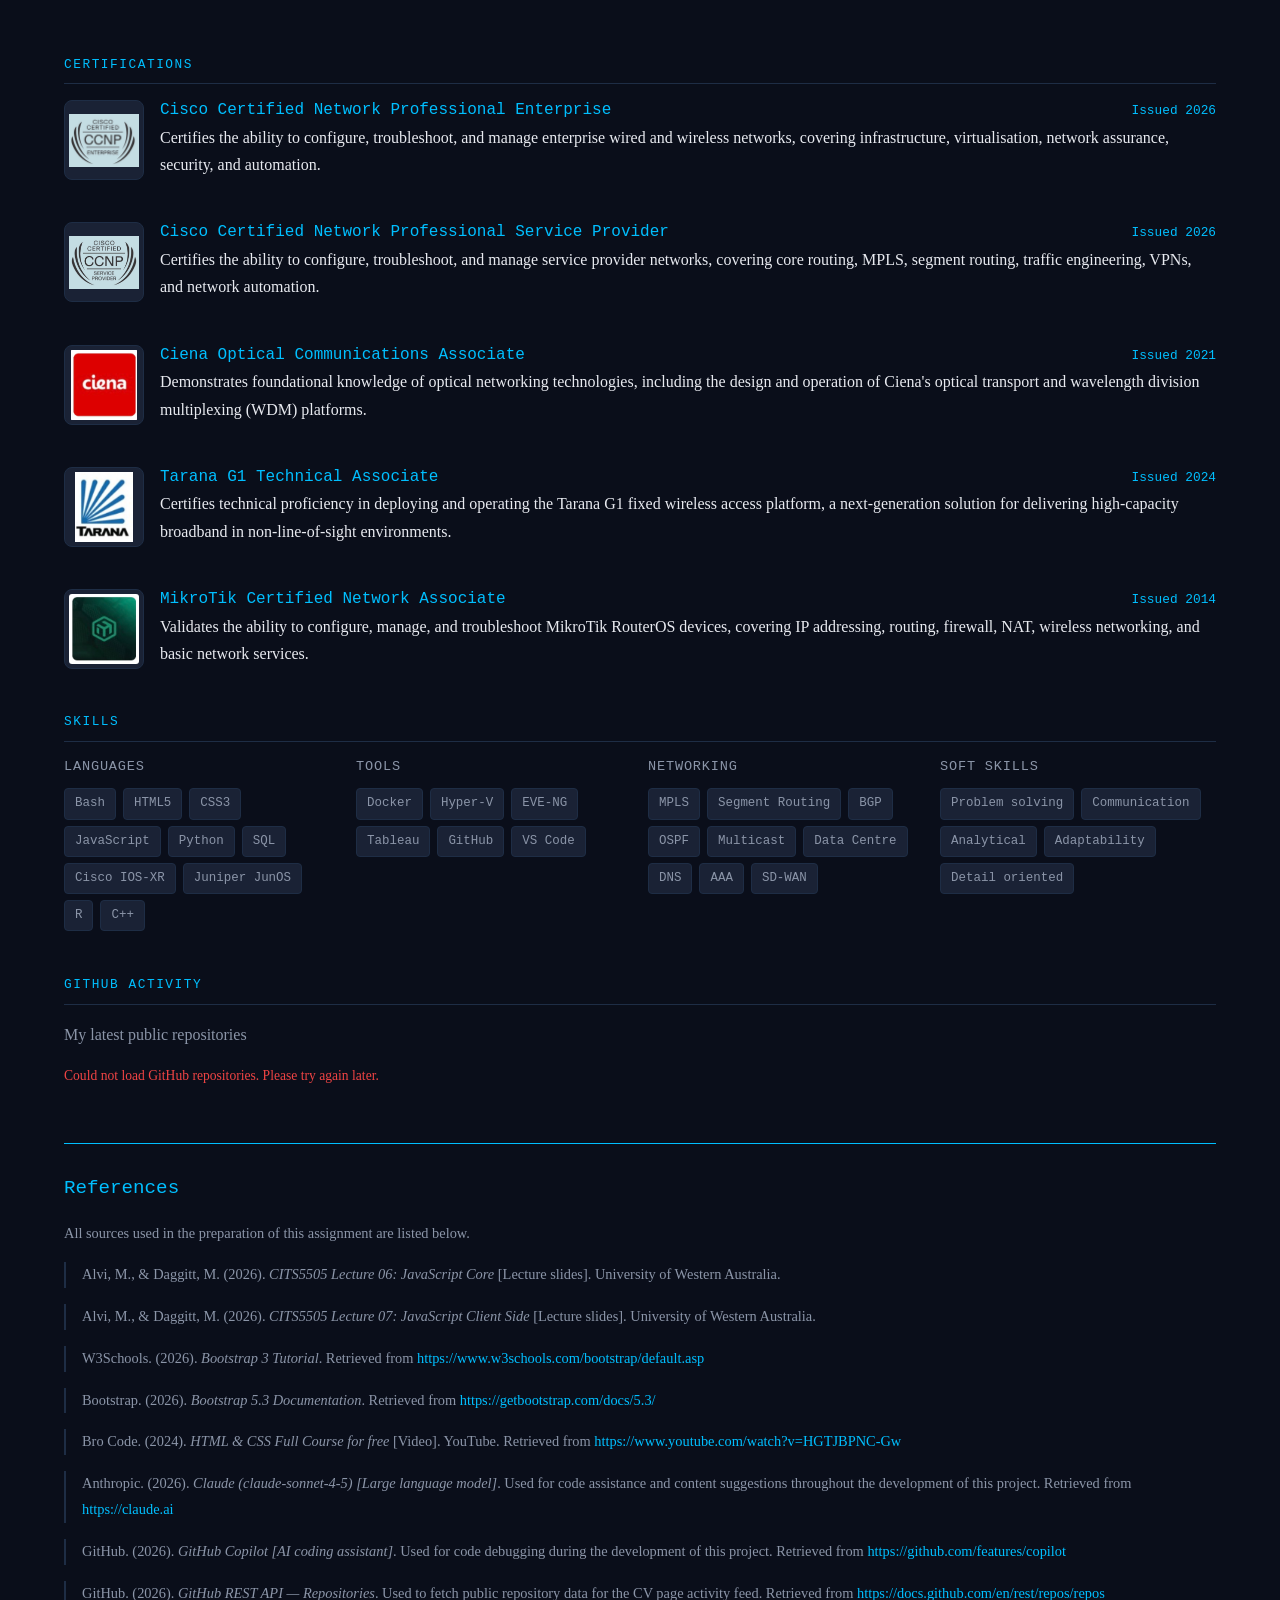
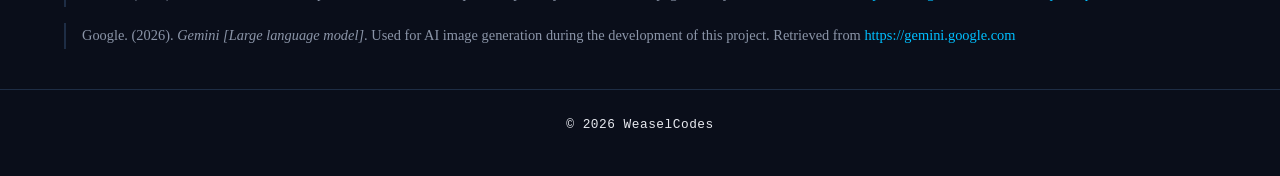
==== commit 5d4b8ac2: "update reflection page" ====
--- a/cv.html
+++ b/cv.html
@@ -6,7 +6,7 @@
 
     <link rel="icon" type="image/png" href="assets/img/weaselcodesicon.png" />
     <meta name="viewport" content="width=device-width, initial-scale=1.0" />
-    <title>WeaselCodes — About The Weasel</title>
+    <title>WeaselCodes - About The Weasel</title>
     <link
       rel="stylesheet"
       href="https://cdn.jsdelivr.net/npm/bootstrap@5.3.3/dist/css/bootstrap.min.css"
@@ -21,13 +21,7 @@
           <img
             src="assets/img/weaselcodesicon.png"
             alt="WeaselCodes logo"
-            style="
-              width: 28px;
-              height: 28px;
-              border-radius: 50%;
-              margin-right: 8px;
-              vertical-align: middle;
-            "
+            class="nav-logo-icon"
           />
           Weasel<span>Codes</span></a>
         <ul class="nav-links">
@@ -56,9 +50,7 @@
             </p>
             <div class="cv-contact">
               <span>&#9993; 
-                <a
-                href="mailto:24500079@student.uwa.edu.au"
-                >24500079@student.uwa.edu.au</a></span>
+                <a href="mailto:24500079@student.uwa.edu.au">24500079@student.uwa.edu.au</a></span>
 
               <span
                 >&#128279;
@@ -208,17 +200,18 @@
               </p>
             </div>
           </div>
-
         </section>
 
         <section class="cv-section" aria-label="Certifications">
           <p class="cv-section-title">Certifications</p>
           <div class="cv-item">
-            <img
-              src="assets/img/ccnpe.jpg"
-              alt="Cisco logo"
-              class="cv-item-logo"
-            />
+            <a href="assets/img/ccnpecert.jpg" target="_blank" rel="noopener noreferrer">
+              <img
+                src="assets/img/ccnpe.jpg"
+                alt="Cisco logo"
+                class="cv-item-logo"
+              />
+            </a>
             <div class="cv-item-body">
               <div class="cv-item-header">
                 <h3 class="cv-item-title">
@@ -226,7 +219,6 @@
                 </h3>
                 <span class="cv-item-date">Issued 2026</span>
               </div>
-
               <p>
                 Certifies the ability to configure, troubleshoot, and manage
                 enterprise wired and wireless networks, covering infrastructure,
@@ -235,11 +227,13 @@
             </div>
           </div>
           <div class="cv-item">
+            <a href="assets/img/ccnpspcert.jpg">
             <img
               src="assets/img/ccnpsp.jpg"
               alt="Cisco logo"
               class="cv-item-logo"
             />
+            </a>
             <div class="cv-item-body">
               <div class="cv-item-header">
                 <h3 class="cv-item-title">
@@ -256,15 +250,16 @@
             </div>
           </div>
           <div class="cv-item">
+            <a href="assets/img/ccnpecert.jpg">
             <img
               src="assets/img/ciena.jpg"
               alt="Ciena logo"
               class="cv-item-logo"
-            />
+            /></a>
             <div class="cv-item-body">
               <div class="cv-item-header">
                 <h3 class="cv-item-title">
-                  Ciena Optical Communications Associate
+                  <a href="assets/img/ccnpecert.jpg">Ciena Optical Communications Associate</a>
                 </h3>
                 <span class="cv-item-date">Issued 2021</span>
               </div>
@@ -277,10 +272,12 @@
             </div>
           </div>
        <div class="cv-item">
-    <img src="assets/img/tarana.jpg" alt="Tarana logo" class="cv-item-logo" />
+    <a href="assets/img/ccnpecert.jpg" >
+      <img src="assets/img/tarana.jpg" alt="Tarana logo" class="cv-item-logo" />
+    </a>
     <div class="cv-item-body">
       <div class="cv-item-header">
-        <h3 class="cv-item-title">Tarana G1 Technical Associate</h3>
+        <h3 class="cv-item-title"><a href="assets/img/ccnpecert.jpg" >Tarana G1 Technical Associate</h3></a>
         <span class="cv-item-date">Issued 2024</span>
       </div>
       <p>
@@ -357,22 +354,18 @@
         <!-- ===== GITHUB ACTIVITY FEED ===== -->
         <section class="cv-section" aria-label="GitHub activity">
           <p class="cv-section-title">GitHub activity</p>
-          <p style="color: var(--text-secondary); margin-bottom: 16px">
+          <p class="intro-text">
             My latest public repositories
           </p>
           <div
             id="github-loading"
-            style="
-              color: var(--text-secondary);
-              font-family: var(--font-heading);
-              font-size: 0.85rem;
-            "
+            class="github-loading-text"
           >
             Loading repositories...
           </div>
           <div
             id="github-error"
-            style="display: none; color: var(--danger); font-size: 0.85rem"
+            class="github-error-msg" hidden
           >
             Could not load GitHub repositories. Please try again later.
           </div>
@@ -383,11 +376,7 @@
         <section class="references-section" aria-label="References">
           <h2>References</h2>
           <p
-            style="
-              color: var(--text-secondary);
-              font-size: 0.9rem;
-              margin-bottom: 20px;
-            "
+            class="note-text mb-3"
           >
             All sources used in the preparation of this assignment are listed below.
           </p>
@@ -468,84 +457,11 @@
       </div>
     </footer>
 
+    <script data-cfasync="false" src="/cdn-cgi/scripts/5c5dd728/cloudflare-static/email-decode.min.js"></script><script src="https://cdn.jsdelivr.net/npm/bootstrap@5.3.3/dist/js/bootstrap.bundle.min.js"></script>
+
+    <!-- Bootstrap JS from CDN -->
     <script src="https://cdn.jsdelivr.net/npm/bootstrap@5.3.3/dist/js/bootstrap.bundle.min.js"></script>
-
-    <script>
-      /* ============================================================
-       GitHub Activity Feed
-       AJAX request to GitHub public API to fetch latest repos
-       for user nxherl and render them as cards on the page.
-       ============================================================ */
-      function loadGitHubRepos() {
-        /* GitHub API endpoint — sorted by most recently updated */
-        const apiUrl =
-          "https://api.github.com/users/nxherl/repos?sort=updated&per_page=6";
-
-        /* Create XMLHttpRequest object — this is how we make an AJAX call */
-        const xhr = new XMLHttpRequest();
-
-        /* Open a GET request to the API URL */
-        xhr.open("GET", apiUrl);
-
-        /* Tell GitHub we want JSON back */
-        xhr.setRequestHeader("Accept", "application/vnd.github.v3+json");
-
-        /* Function that runs when the request completes */
-        xhr.onload = function () {
-          /* Hide the loading spinner */
-          document.getElementById("github-loading").style.display = "none";
-
-          if (xhr.status === 200) {
-            /* Parse the JSON string into a JavaScript array */
-            const repos = JSON.parse(xhr.responseText);
-            const container = document.getElementById("github-repos");
-
-            /* Loop through each repo and create a card */
-            repos.forEach(function (repo) {
-              const card = document.createElement("div");
-              card.className = "github-repo-card";
-              card.innerHTML =
-                '<div class="github-repo-header">' +
-                '<a href="' +
-                repo.html_url +
-                '" target="_blank" class="github-repo-name">' +
-                repo.name +
-                "</a>" +
-                '<span class="github-repo-language">' +
-                (repo.language || "N/A") +
-                "</span>" +
-                "</div>" +
-                '<p class="github-repo-desc">' +
-                (repo.description || "No description provided.") +
-                "</p>" +
-                '<div class="github-repo-meta">' +
-                "<span>&#9733; " +
-                repo.stargazers_count +
-                "</span>" +
-                "<span>Updated: " +
-                new Date(repo.updated_at).toLocaleDateString() +
-                "</span>" +
-                "</div>";
-              container.appendChild(card);
-            });
-          } else {
-            /* Show error if API returned a non-200 status */
-            document.getElementById("github-error").style.display = "block";
-          }
-        };
-
-        /* Function that runs if the network request fails entirely */
-        xhr.onerror = function () {
-          document.getElementById("github-loading").style.display = "none";
-          document.getElementById("github-error").style.display = "block";
-        };
-
-        /* Fire the request */
-        xhr.send();
-      }
-
-      /* Call the function when the page loads */
-      loadGitHubRepos();
-    </script>
+    <!-- CV page JS — GitHub feed and skill filter -->
+    <script src="js/main.js"></script>
   </body>
-</html>
+</html>
--- a/css/cv.css
+++ b/css/cv.css
@@ -250,3 +250,7 @@
   .cv-item-header { flex-direction: column; }
   .github-repo-header { flex-direction: column; align-items: flex-start; }
 }
+
+/* ---------- CV page — extracted from inline styles ---------- */
+.github-loading-text { color: var(--text-secondary); font-family: var(--font-heading); font-size: 0.85rem; }
+.github-error-msg    { color: var(--danger); font-size: 0.85rem; }
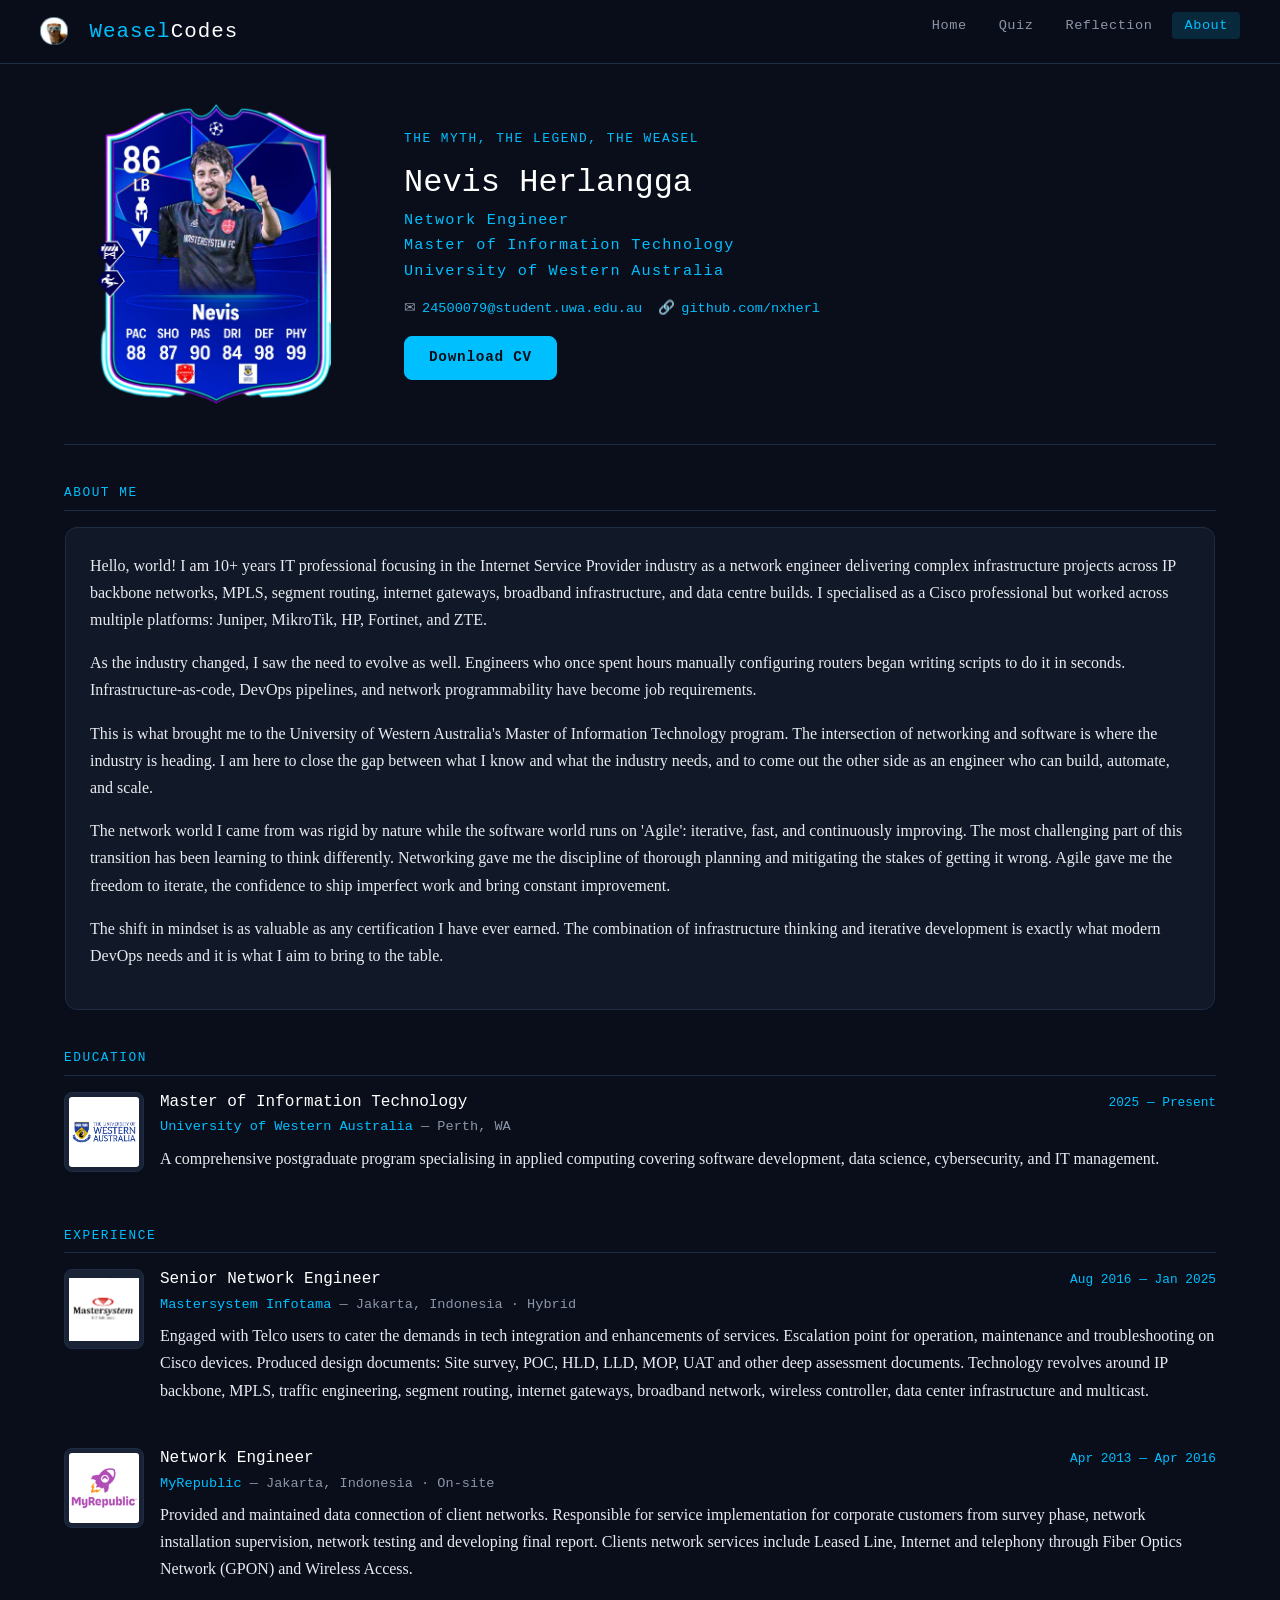
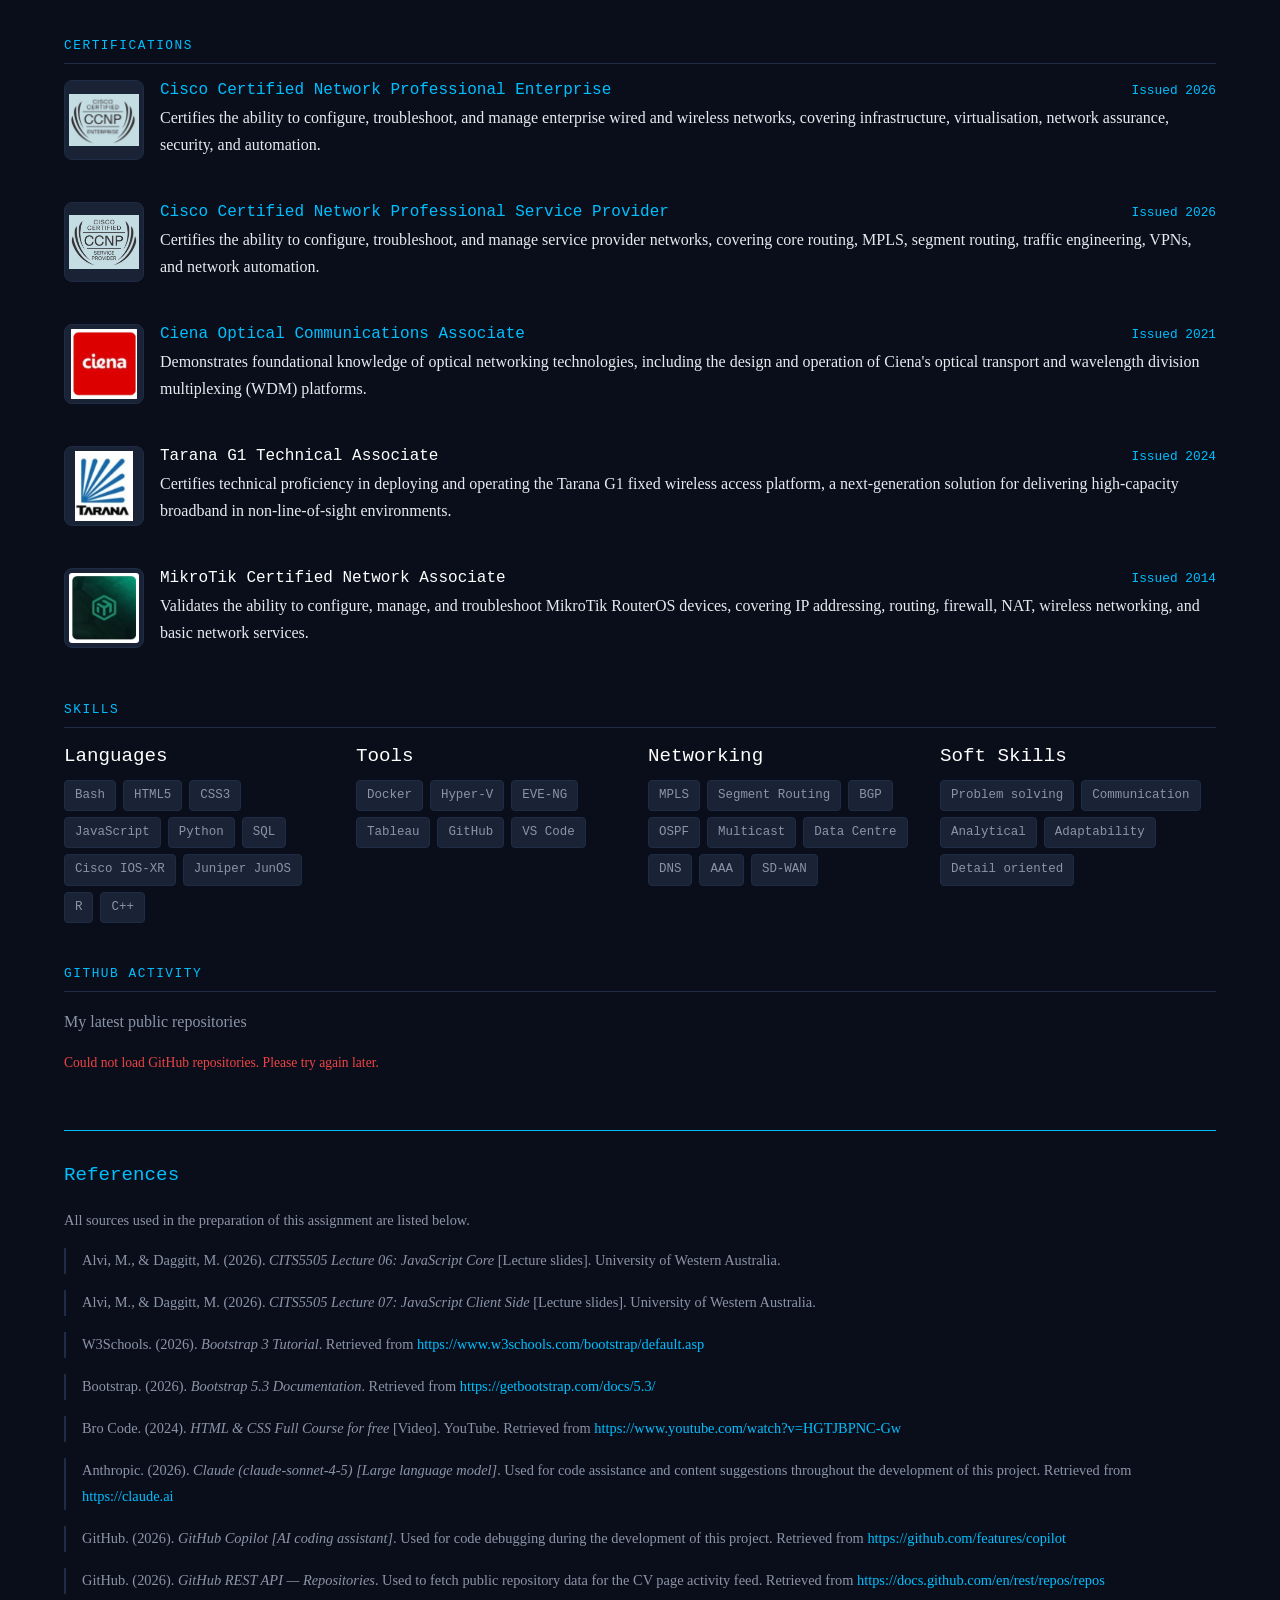
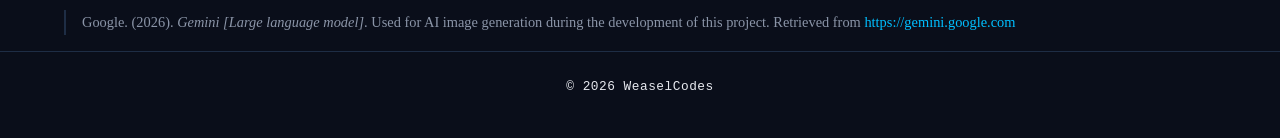
==== commit 610fc769: "validator checked" ====
--- a/cv.html
+++ b/cv.html
@@ -2,7 +2,7 @@
 <html lang="en">
   <head>
     <meta charset="UTF-8" />
-        <link rel="icon" type="image/png" href="assets/img/weaselcodesicon.png" />
+    <link rel="icon" type="image/png" href="assets/img/weaselcodesicon.png" />
 
     <link rel="icon" type="image/png" href="assets/img/weaselcodesicon.png" />
     <meta name="viewport" content="width=device-width, initial-scale=1.0" />
@@ -23,7 +23,8 @@
             alt="WeaselCodes logo"
             class="nav-logo-icon"
           />
-          Weasel<span>Codes</span></a>
+          Weasel<span>Codes</span></a
+        >
         <ul class="nav-links">
           <li><a href="index.html">Home</a></li>
           <li><a href="quiz.html">Quiz</a></li>
@@ -32,7 +33,7 @@
         </ul>
       </div>
     </nav>
-    <div class="page-wrapper">
+    <main class="page-wrapper">
       <div class="container">
         <header class="cv-profile">
           <img
@@ -44,13 +45,17 @@
             <p class="hero-label">The Myth, the Legend, the weasel</p>
             <h1>Nevis Herlangga</h1>
             <p class="cv-title">
-              Network Engineer <br>
-              Master of Information Technology <br>
+              Network Engineer <br />
+              Master of Information Technology <br />
               University of Western Australia
             </p>
             <div class="cv-contact">
-              <span>&#9993; 
-                <a href="mailto:24500079@student.uwa.edu.au">24500079@student.uwa.edu.au</a></span>
+              <span
+                >&#9993;
+                <a href="mailto:24500079@student.uwa.edu.au"
+                  >24500079@student.uwa.edu.au</a
+                ></span
+              >
 
               <span
                 >&#128279;
@@ -68,16 +73,16 @@
         </header>
 
         <section class="cv-section" aria-label="About me">
-          <p class="cv-section-title">About me</p>
+          <h2 class="cv-section-title">About me</h2>
           <div class="card">
             <p>
-              Hello, world! I am 10+ years IT professional focusing in the Internet Service
-              Provider industry as a network engineer delivering complex
-              infrastructure projects across IP backbone networks, MPLS, segment
-              routing, internet gateways, broadband infrastructure, and data
-              centre builds. I specialised as a Cisco professional but worked
-              across multiple platforms: Juniper, MikroTik, HP, Fortinet, and
-              ZTE.
+              Hello, world! I am 10+ years IT professional focusing in the
+              Internet Service Provider industry as a network engineer
+              delivering complex infrastructure projects across IP backbone
+              networks, MPLS, segment routing, internet gateways, broadband
+              infrastructure, and data centre builds. I specialised as a Cisco
+              professional but worked across multiple platforms: Juniper,
+              MikroTik, HP, Fortinet, and ZTE.
             </p>
             <p>
               As the industry changed, I saw the need to evolve as well.
@@ -87,7 +92,7 @@
               requirements.
             </p>
             <p>
-              This is what brought me to the University of Western Australia's 
+              This is what brought me to the University of Western Australia's
               Master of Information Technology program. The intersection of
               networking and software is where the industry is heading. I am
               here to close the gap between what I know and what the industry
@@ -95,28 +100,36 @@
               build, automate, and scale.
             </p>
             <p>
-              The network world I came from was rigid by nature while the software
-              world runs on 'Agile': iterative, fast, and continuously improving.
-              The most challenging part of this transition has been learning to think
-              differently. Networking gave me the discipline of thorough planning
-              and mitigating the stakes of getting it wrong. Agile gave me
-              the freedom to iterate, the confidence to ship imperfect work and
-              bring constant improvement.
+              The network world I came from was rigid by nature while the
+              software world runs on 'Agile': iterative, fast, and continuously
+              improving. The most challenging part of this transition has been
+              learning to think differently. Networking gave me the discipline
+              of thorough planning and mitigating the stakes of getting it
+              wrong. Agile gave me the freedom to iterate, the confidence to
+              ship imperfect work and bring constant improvement.
             </p>
             <p>
               The shift in mindset is as valuable as any certification I have
               ever earned. The combination of infrastructure thinking and
-              iterative development is exactly what modern DevOps needs and it is what I aim to bring to the table.
-
+              iterative development is exactly what modern DevOps needs and it
+              is what I aim to bring to the table.
             </p>
           </div>
         </section>
 
         <section class="cv-section" aria-label="Education">
-          <p class="cv-section-title">Education</p>
-          <div class="cv-item">
-            <a href="https://www.uwa.edu.au/" target="_blank" rel="noopener noreferrer">
-              <img src="assets/img/uwa.png" alt="UWA logo" class="cv-item-logo" />
+          <h2 class="cv-section-title">Education</h2>
+          <div class="cv-item">
+            <a
+              href="https://www.uwa.edu.au/"
+              target="_blank"
+              rel="noopener noreferrer"
+            >
+              <img
+                src="assets/img/uwa.png"
+                alt="UWA logo"
+                class="cv-item-logo"
+              />
             </a>
             <div class="cv-item-body">
               <div class="cv-item-header">
@@ -124,7 +137,11 @@
                 <span class="cv-item-date">2025 — Present</span>
               </div>
               <p class="cv-item-org">
-                <a href="https://www.uwa.edu.au/" target="_blank" rel="noopener noreferrer">
+                <a
+                  href="https://www.uwa.edu.au/"
+                  target="_blank"
+                  rel="noopener noreferrer"
+                >
                   University of Western Australia
                 </a>
                 &mdash; Perth, WA
@@ -139,9 +156,13 @@
         </section>
 
         <section class="cv-section" aria-label="Experience">
-          <p class="cv-section-title">Experience</p>
-          <div class="cv-item">
-            <a href="https://www.mastersystem.co.id/" target="_blank" rel="noopener noreferrer">
+          <h2 class="cv-section-title">Experience</h2>
+          <div class="cv-item">
+            <a
+              href="https://www.mastersystem.co.id/"
+              target="_blank"
+              rel="noopener noreferrer"
+            >
               <img
                 src="assets/img/msi.jpg"
                 alt="Mastersystem logo"
@@ -154,7 +175,11 @@
                 <span class="cv-item-date">Aug 2016 — Jan 2025</span>
               </div>
               <p class="cv-item-org">
-                <a href="https://www.mastersystem.co.id/" target="_blank" rel="noopener noreferrer">
+                <a
+                  href="https://www.mastersystem.co.id/"
+                  target="_blank"
+                  rel="noopener noreferrer"
+                >
                   Mastersystem Infotama
                 </a>
                 &mdash; Jakarta, Indonesia &middot; Hybrid
@@ -172,7 +197,11 @@
             </div>
           </div>
           <div class="cv-item">
-            <a href="https://www.myrepublic.co.id/" target="_blank" rel="noopener noreferrer">
+            <a
+              href="https://www.myrepublic.co.id/"
+              target="_blank"
+              rel="noopener noreferrer"
+            >
               <img
                 src="assets/img/myrep.jpg"
                 alt="MyRepublic logo"
@@ -185,7 +214,11 @@
                 <span class="cv-item-date">Apr 2013 — Apr 2016</span>
               </div>
               <p class="cv-item-org">
-                <a href="https://www.myrepublic.co.id/" target="_blank" rel="noopener noreferrer">
+                <a
+                  href="https://www.myrepublic.co.id/"
+                  target="_blank"
+                  rel="noopener noreferrer"
+                >
                   MyRepublic
                 </a>
                 &mdash; Jakarta, Indonesia &middot; On-site
@@ -203,9 +236,13 @@
         </section>
 
         <section class="cv-section" aria-label="Certifications">
-          <p class="cv-section-title">Certifications</p>
-          <div class="cv-item">
-            <a href="assets/img/ccnpecert.jpg" target="_blank" rel="noopener noreferrer">
+          <h2 class="cv-section-title">Certifications</h2>
+          <div class="cv-item">
+            <a
+              href="assets/img/ccnpecert.jpg"
+              target="_blank"
+              rel="noopener noreferrer"
+            >
               <img
                 src="assets/img/ccnpe.jpg"
                 alt="Cisco logo"
@@ -215,7 +252,9 @@
             <div class="cv-item-body">
               <div class="cv-item-header">
                 <h3 class="cv-item-title">
-                  <a href="assets/img/ccnpecert.jpg">Cisco Certified Network Professional Enterprise</a>
+                  <a href="assets/img/ccnpecert.jpg"
+                    >Cisco Certified Network Professional Enterprise</a
+                  >
                 </h3>
                 <span class="cv-item-date">Issued 2026</span>
               </div>
@@ -228,16 +267,18 @@
           </div>
           <div class="cv-item">
             <a href="assets/img/ccnpspcert.jpg">
-            <img
-              src="assets/img/ccnpsp.jpg"
-              alt="Cisco logo"
-              class="cv-item-logo"
-            />
+              <img
+                src="assets/img/ccnpsp.jpg"
+                alt="Cisco logo"
+                class="cv-item-logo"
+              />
             </a>
             <div class="cv-item-body">
               <div class="cv-item-header">
                 <h3 class="cv-item-title">
-                  <a href="assets/img/ccnpspcert.jpg">Cisco Certified Network Professional Service Provider</a>
+                  <a href="assets/img/ccnpspcert.jpg"
+                    >Cisco Certified Network Professional Service Provider</a
+                  >
                 </h3>
                 <span class="cv-item-date">Issued 2026</span>
               </div>
@@ -251,15 +292,17 @@
           </div>
           <div class="cv-item">
             <a href="assets/img/ccnpecert.jpg">
-            <img
-              src="assets/img/ciena.jpg"
-              alt="Ciena logo"
-              class="cv-item-logo"
+              <img
+                src="assets/img/ciena.jpg"
+                alt="Ciena logo"
+                class="cv-item-logo"
             /></a>
             <div class="cv-item-body">
               <div class="cv-item-header">
                 <h3 class="cv-item-title">
-                  <a href="assets/img/ccnpecert.jpg">Ciena Optical Communications Associate</a>
+                  <a href="assets/img/ccnpecert.jpg"
+                    >Ciena Optical Communications Associate</a
+                  >
                 </h3>
                 <span class="cv-item-date">Issued 2021</span>
               </div>
@@ -271,43 +314,53 @@
               </p>
             </div>
           </div>
-       <div class="cv-item">
-    <a href="assets/img/ccnpecert.jpg" >
-      <img src="assets/img/tarana.jpg" alt="Tarana logo" class="cv-item-logo" />
-    </a>
-    <div class="cv-item-body">
-      <div class="cv-item-header">
-        <h3 class="cv-item-title"><a href="assets/img/ccnpecert.jpg" >Tarana G1 Technical Associate</h3></a>
-        <span class="cv-item-date">Issued 2024</span>
-      </div>
-      <p>
-        Certifies technical proficiency in deploying and operating the Tarana G1
-        fixed wireless access platform, a next-generation solution for delivering
-        high-capacity broadband in non-line-of-sight environments.
-      </p>
-    </div>
-  </div>
-
-  <div class="cv-item">
-    <img src="assets/img/mikrotik.jpg" alt="Mikrotik logo" class="cv-item-logo" />
-    <div class="cv-item-body">
-      <div class="cv-item-header">
-        <h3 class="cv-item-title"><a href="assets/img/mtcnacert.jpg">MikroTik Certified Network Associate</a></h3>
-        <span class="cv-item-date">Issued 2014</span>
-      </div>
-      <p>
-        Validates the ability to configure, manage, and troubleshoot MikroTik
-        RouterOS devices, covering IP addressing, routing, firewall, NAT,
-        wireless networking, and basic network services.
-      </p>
-    </div>
-  </div>
+          <div class="cv-item">
+            <img
+              src="assets/img/tarana.jpg"
+              alt="Tarana logo"
+              class="cv-item-logo"
+            />
+            <div class="cv-item-body">
+              <div class="cv-item-header">
+                <h3 class="cv-item-title">Tarana G1 Technical Associate</h3>
+                <span class="cv-item-date">Issued 2024</span>
+              </div>
+              <p>
+                Certifies technical proficiency in deploying and operating the
+                Tarana G1 fixed wireless access platform, a next-generation
+                solution for delivering high-capacity broadband in
+                non-line-of-sight environments.
+              </p>
+            </div>
+          </div>
+
+          <div class="cv-item">
+            <img
+              src="assets/img/mikrotik.jpg"
+              alt="Mikrotik logo"
+              class="cv-item-logo"
+            />
+            <div class="cv-item-body">
+              <div class="cv-item-header">
+                <h3 class="cv-item-title">
+                  MikroTik Certified Network Associate
+                </h3>
+                <span class="cv-item-date">Issued 2014</span>
+              </div>
+              <p>
+                Validates the ability to configure, manage, and troubleshoot
+                MikroTik RouterOS devices, covering IP addressing, routing,
+                firewall, NAT, wireless networking, and basic network services.
+              </p>
+            </div>
+          </div>
+        </section>
 
         <section class="cv-section" aria-label="Skills">
-          <p class="cv-section-title">Skills</p>
+          <h2 class="cv-section-title">Skills</h2>
           <div class="skills-grid">
             <div class="skill-category">
-              <h4>Languages</h4>
+              <h3>Languages</h3>
               <span class="skill-tag">Bash</span>
               <span class="skill-tag">HTML5</span>
               <span class="skill-tag">CSS3</span>
@@ -320,7 +373,7 @@
               <span class="skill-tag">C++</span>
             </div>
             <div class="skill-category">
-              <h4>Tools</h4>
+              <h3>Tools</h3>
               <span class="skill-tag">Docker</span>
               <span class="skill-tag">Hyper-V</span>
               <span class="skill-tag">EVE-NG</span>
@@ -329,7 +382,7 @@
               <span class="skill-tag">VS Code</span>
             </div>
             <div class="skill-category">
-              <h4>Networking</h4>
+              <h3>Networking</h3>
               <span class="skill-tag">MPLS</span>
               <span class="skill-tag">Segment Routing</span>
               <span class="skill-tag">BGP</span>
@@ -341,7 +394,7 @@
               <span class="skill-tag">SD-WAN</span>
             </div>
             <div class="skill-category">
-              <h4>Soft Skills</h4>
+              <h3>Soft Skills</h3>
               <span class="skill-tag">Problem solving</span>
               <span class="skill-tag">Communication</span>
               <span class="skill-tag">Analytical</span>
@@ -353,20 +406,12 @@
 
         <!-- ===== GITHUB ACTIVITY FEED ===== -->
         <section class="cv-section" aria-label="GitHub activity">
-          <p class="cv-section-title">GitHub activity</p>
-          <p class="intro-text">
-            My latest public repositories
-          </p>
-          <div
-            id="github-loading"
-            class="github-loading-text"
-          >
+          <h2 class="cv-section-title">GitHub activity</h2>
+          <p class="intro-text">My latest public repositories</p>
+          <div id="github-loading" class="github-loading-text">
             Loading repositories...
           </div>
-          <div
-            id="github-error"
-            class="github-error-msg" hidden
-          >
+          <div id="github-error" class="github-error-msg" hidden>
             Could not load GitHub repositories. Please try again later.
           </div>
           <div id="github-repos"></div>
@@ -375,10 +420,9 @@
         <!-- ===== REFERENCES ===== -->
         <section class="references-section" aria-label="References">
           <h2>References</h2>
-          <p
-            class="note-text mb-3"
-          >
-            All sources used in the preparation of this assignment are listed below.
+          <p class="note-text mb-3">
+            All sources used in the preparation of this assignment are listed
+            below.
           </p>
           <div class="reference-item">
             Alvi, M., &amp; Daggitt, M. (2026).
@@ -441,14 +485,17 @@
             >
           </div>
           <div class="reference-item">
-  Google. (2026). <em>Gemini [Large language model]</em>.
-  Used for AI image generation during the development of this project.
-  Retrieved from <a href="https://gemini.google.com" target="_blank">https://gemini.google.com</a>
-</div>
+            Google. (2026). <em>Gemini [Large language model]</em>. Used for AI
+            image generation during the development of this project. Retrieved
+            from
+            <a href="https://gemini.google.com" target="_blank"
+              >https://gemini.google.com</a
+            >
+          </div>
         </section>
       </div>
       <!-- end .container -->
-    </div>
+    </main>
     <!-- end .page-wrapper -->
 
     <footer class="footer">
@@ -456,12 +503,9 @@
         <p>&copy; 2026 WeaselCodes</p>
       </div>
     </footer>
-
-    <script data-cfasync="false" src="/cdn-cgi/scripts/5c5dd728/cloudflare-static/email-decode.min.js"></script><script src="https://cdn.jsdelivr.net/npm/bootstrap@5.3.3/dist/js/bootstrap.bundle.min.js"></script>
-
     <!-- Bootstrap JS from CDN -->
     <script src="https://cdn.jsdelivr.net/npm/bootstrap@5.3.3/dist/js/bootstrap.bundle.min.js"></script>
-    <!-- CV page JS — GitHub feed and skill filter -->
+    <!-- Main JS -->
     <script src="js/main.js"></script>
   </body>
-</html>+</html>
--- a/css/style.css
+++ b/css/style.css
@@ -741,3 +741,61 @@
   border: 1px solid var(--border);
 }
 
+
+/* ---------- CSS Sandbox ---------- */
+.sandbox-wrapper {
+  display: flex;
+  gap: 12px;
+  margin-top: 12px;
+  height: 300px;
+}
+.sandbox-pane {
+  flex: 1;
+  display: flex;
+  flex-direction: column;
+  min-width: 0;
+}
+.sandbox-header {
+  display: flex;
+  justify-content: space-between;
+  align-items: center;
+  margin-bottom: 6px;
+}
+.sandbox-label {
+  font-family: var(--font-heading);
+  font-size: 0.75rem;
+  color: var(--accent);
+  letter-spacing: 0.08em;
+}
+.sandbox-run-btn {
+  padding: 5px 14px;
+  font-size: 0.8rem;
+}
+.sandbox-textarea {
+  flex: 1;
+  background: var(--code-bg);
+  color: #c9d1d9;
+  font-family: var(--font-mono);
+  font-size: 0.8rem;
+  border: 1px solid var(--border);
+  border-left: 3px solid var(--accent);
+  border-radius: var(--radius-md);
+  padding: 12px;
+  resize: none;
+  outline: none;
+  line-height: 1.6;
+  width: 100%;
+}
+.sandbox-textarea:focus { border-color: var(--accent); }
+.sandbox-iframe {
+  flex: 1;
+  border: 1px solid var(--border);
+  border-radius: var(--radius-md);
+  background: #fff;
+  width: 100%;
+}
+@media (max-width: 768px) {
+  .sandbox-wrapper { flex-direction: column; height: auto; }
+  .sandbox-textarea { height: 180px; }
+  .sandbox-iframe   { height: 180px; }
+}
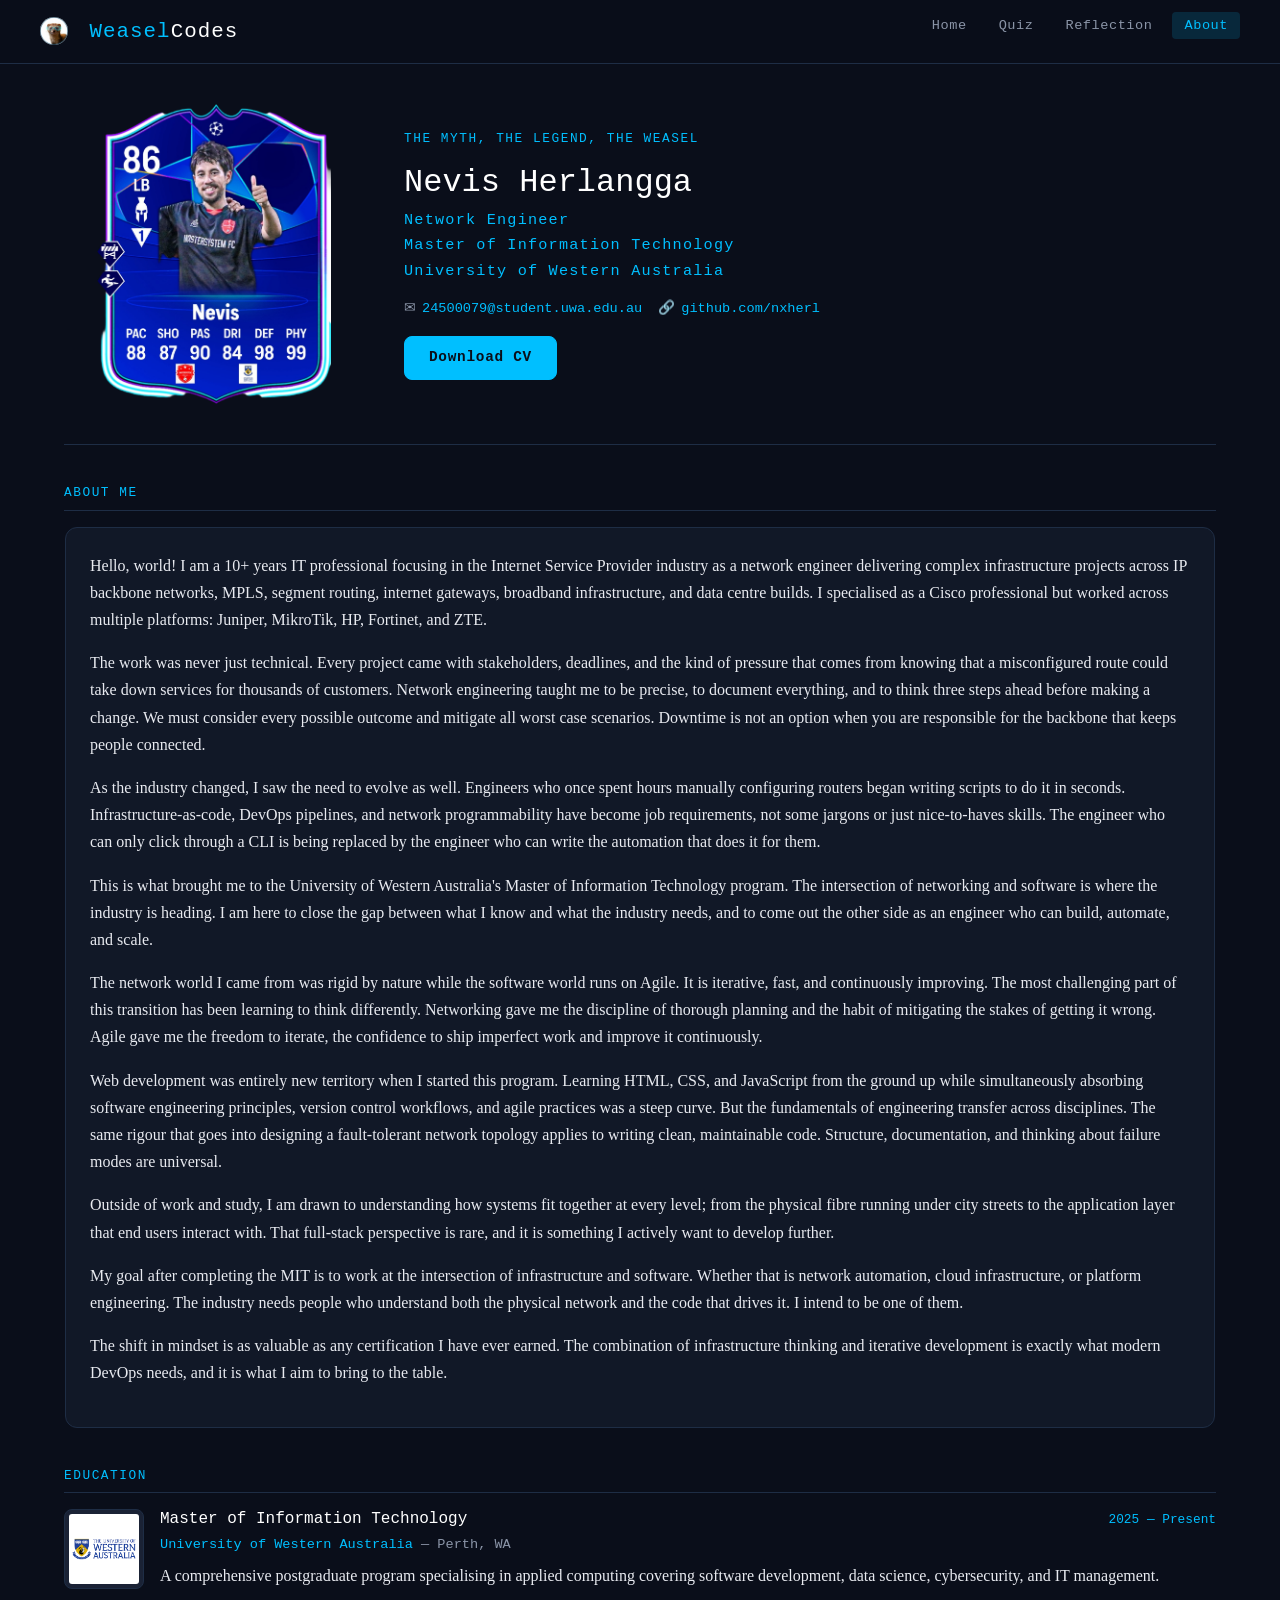
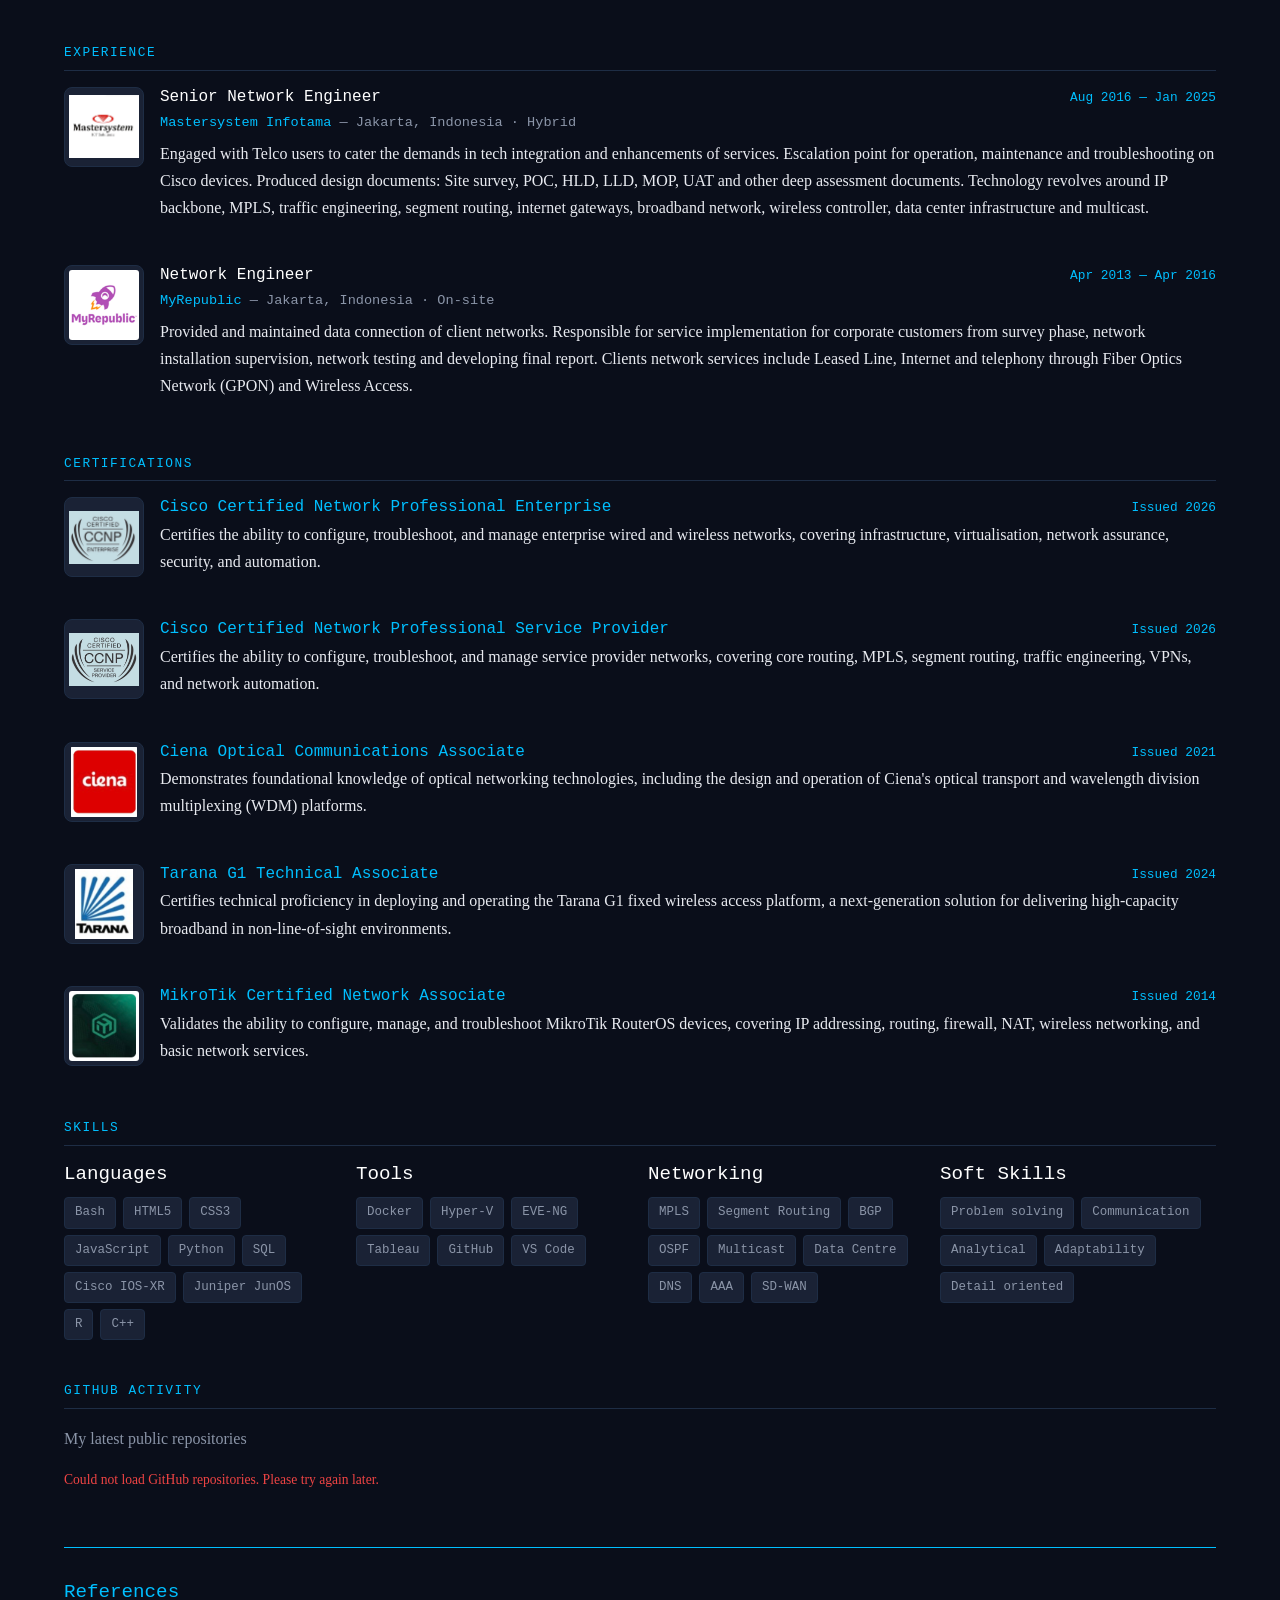
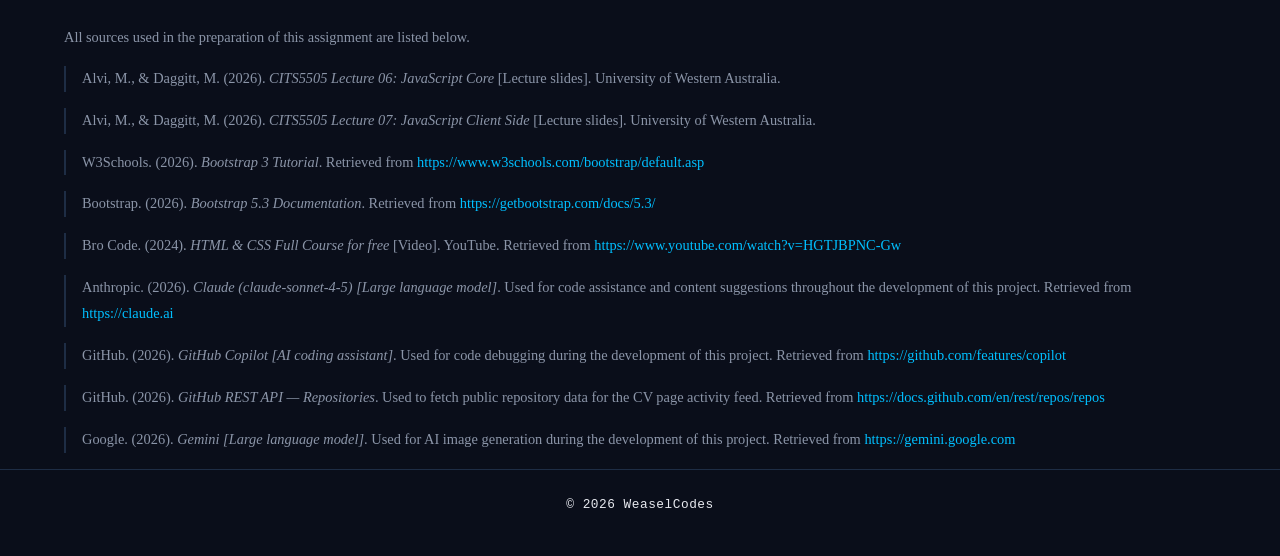
==== commit a136929b: "add CV" ====
--- a/cv.html
+++ b/cv.html
@@ -76,7 +76,7 @@
           <h2 class="cv-section-title">About me</h2>
           <div class="card">
             <p>
-              Hello, world! I am 10+ years IT professional focusing in the
+              Hello, world! I am a 10+ years IT professional focusing in the
               Internet Service Provider industry as a network engineer
               delivering complex infrastructure projects across IP backbone
               networks, MPLS, segment routing, internet gateways, broadband
@@ -84,13 +84,29 @@
               professional but worked across multiple platforms: Juniper,
               MikroTik, HP, Fortinet, and ZTE.
             </p>
+
+            <p>
+              The work was never just technical. Every project came with
+              stakeholders, deadlines, and the kind of pressure that comes from
+              knowing that a misconfigured route could take down services for
+              thousands of customers. Network engineering taught me to be
+              precise, to document everything, and to think three steps ahead
+              before making a change. We must consider every possible outcome
+              and mitigate all worst case scenarios. Downtime is not an option
+              when you are responsible for the backbone that keeps people
+              connected.
+            </p>
+
             <p>
               As the industry changed, I saw the need to evolve as well.
               Engineers who once spent hours manually configuring routers began
               writing scripts to do it in seconds. Infrastructure-as-code,
               DevOps pipelines, and network programmability have become job
-              requirements.
-            </p>
+              requirements, not some jargons or just nice-to-haves skills. The
+              engineer who can only click through a CLI is being replaced by the
+              engineer who can write the automation that does it for them.
+            </p>
+
             <p>
               This is what brought me to the University of Western Australia's
               Master of Information Technology program. The intersection of
@@ -99,19 +115,49 @@
               needs, and to come out the other side as an engineer who can
               build, automate, and scale.
             </p>
+
             <p>
               The network world I came from was rigid by nature while the
-              software world runs on 'Agile': iterative, fast, and continuously
-              improving. The most challenging part of this transition has been
-              learning to think differently. Networking gave me the discipline
-              of thorough planning and mitigating the stakes of getting it
-              wrong. Agile gave me the freedom to iterate, the confidence to
-              ship imperfect work and bring constant improvement.
-            </p>
+              software world runs on Agile. It is iterative, fast, and
+              continuously improving. The most challenging part of this
+              transition has been learning to think differently. Networking gave
+              me the discipline of thorough planning and the habit of mitigating
+              the stakes of getting it wrong. Agile gave me the freedom to
+              iterate, the confidence to ship imperfect work and improve it
+              continuously.
+            </p>
+
+            <p>
+              Web development was entirely new territory when I started this
+              program. Learning HTML, CSS, and JavaScript from the ground up
+              while simultaneously absorbing software engineering principles,
+              version control workflows, and agile practices was a steep curve.
+              But the fundamentals of engineering transfer across disciplines.
+              The same rigour that goes into designing a fault-tolerant network
+              topology applies to writing clean, maintainable code. Structure,
+              documentation, and thinking about failure modes are universal.
+            </p>
+
+            <p>
+              Outside of work and study, I am drawn to understanding how systems
+              fit together at every level; from the physical fibre running under
+              city streets to the application layer that end users interact
+              with. That full-stack perspective is rare, and it is something I
+              actively want to develop further.
+            </p>
+
+            <p>
+              My goal after completing the MIT is to work at the intersection of
+              infrastructure and software. Whether that is network automation,
+              cloud infrastructure, or platform engineering. The industry needs
+              people who understand both the physical network and the code that
+              drives it. I intend to be one of them.
+            </p>
+
             <p>
               The shift in mindset is as valuable as any certification I have
               ever earned. The combination of infrastructure thinking and
-              iterative development is exactly what modern DevOps needs and it
+              iterative development is exactly what modern DevOps needs, and it
               is what I aim to bring to the table.
             </p>
           </div>
@@ -315,14 +361,20 @@
             </div>
           </div>
           <div class="cv-item">
-            <img
-              src="assets/img/tarana.jpg"
-              alt="Tarana logo"
-              class="cv-item-logo"
-            />
-            <div class="cv-item-body">
-              <div class="cv-item-header">
-                <h3 class="cv-item-title">Tarana G1 Technical Associate</h3>
+            <a href="assets/img/mtcnacert.jpg">
+              <img
+                src="assets/img/tarana.jpg"
+                alt="Tarana logo"
+                class="cv-item-logo"
+              />
+            </a>
+            <div class="cv-item-body">
+              <div class="cv-item-header">
+                <h3 class="cv-item-title">
+                  <a href="assets/img/mtcnacert.jpg"
+                    >Tarana G1 Technical Associate</a
+                  >
+                </h3>
                 <span class="cv-item-date">Issued 2024</span>
               </div>
               <p>
@@ -335,15 +387,19 @@
           </div>
 
           <div class="cv-item">
-            <img
-              src="assets/img/mikrotik.jpg"
-              alt="Mikrotik logo"
-              class="cv-item-logo"
-            />
+            <a href="assets/img/mtcnacert.jpg">
+              <img
+                src="assets/img/mikrotik.jpg"
+                alt="Mikrotik logo"
+                class="cv-item-logo"
+              />
+            </a>
             <div class="cv-item-body">
               <div class="cv-item-header">
                 <h3 class="cv-item-title">
-                  MikroTik Certified Network Associate
+                  <a href="assets/img/mtcnacert.jpg"
+                    >MikroTik Certified Network Associate</a
+                  >
                 </h3>
                 <span class="cv-item-date">Issued 2014</span>
               </div>
